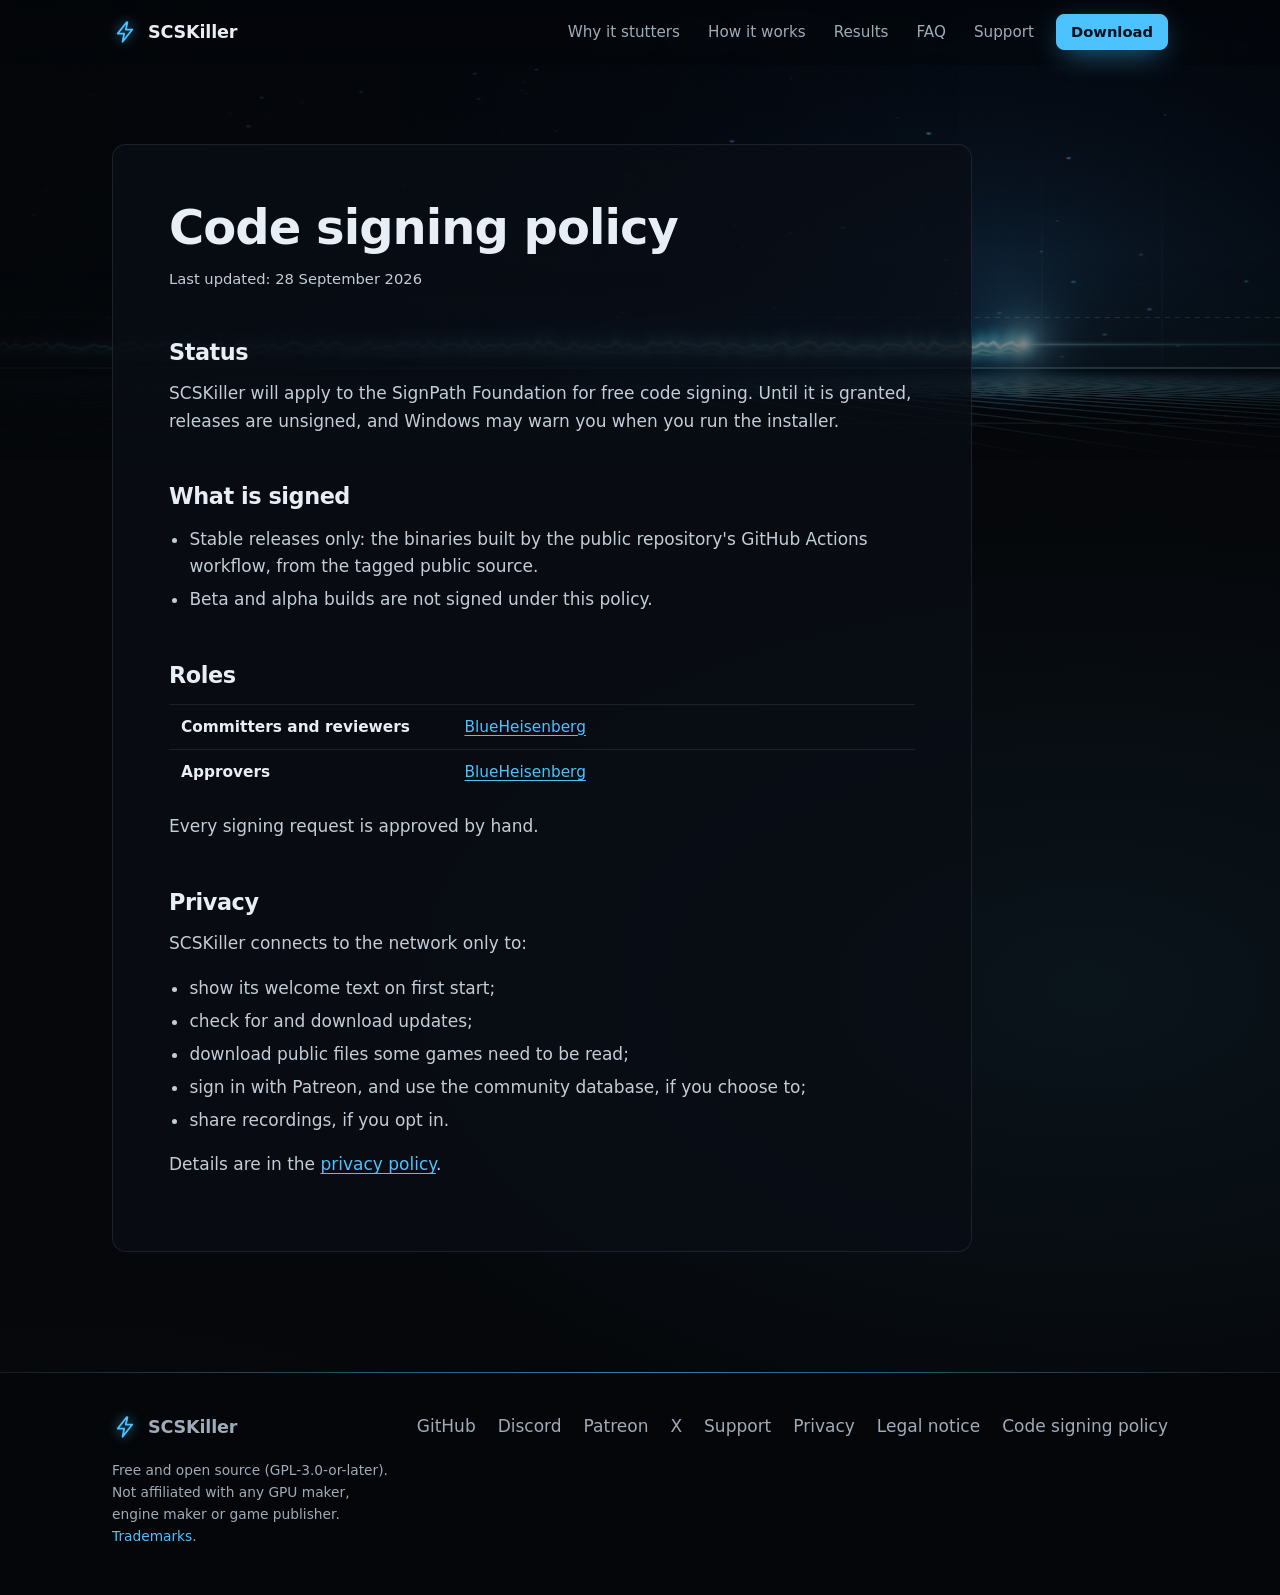
==== code-signing-policy/index.html @ abdb7e26 "scskiller.com" ====
<!doctype html>
<html lang="en">
<head>
<meta charset="utf-8">
<meta name="viewport" content="width=device-width, initial-scale=1">
<title>Code signing policy · SCSKiller</title>
<meta name="description" content="How SCSKiller release binaries are built and signed.">
<meta name="theme-color" content="#05070a">
<meta name="color-scheme" content="dark">
<link rel="canonical" href="https://scskiller.com/code-signing-policy/">
<link rel="icon" href="/assets/favicon.svg" type="image/svg+xml">
<link rel="stylesheet" href="/assets/site.css">
<script>document.documentElement.classList.add('js')</script>
<script src="/assets/bg.js" defer></script>
<script src="/assets/site.js" defer></script>
</head>
<body>
<a class="skip" href="#main">Skip to content</a>

<header class="site-header">
  <div class="wrap">
    <a class="brand" href="/"><svg viewBox="0 0 32 32" aria-hidden="true"><path d="M18 4 7 18h8l-2 10 12-15h-8l2-9z" fill="none" stroke="#4cc2ff" stroke-width="2.2" stroke-linejoin="round"/></svg>SCSKiller</a>
    <nav class="nav" aria-label="Main">
      <a href="/#why">Why it stutters</a>
      <a href="/#how">How it works</a>
      <a href="/#results">Results</a>
      <a href="/#faq">FAQ</a>
      <a class="keep" href="/support/">Support</a>
      <a class="btn btn-primary" href="/#download">Download</a>
    </nav>
  </div>
</header>

<main id="main" class="doc">
  <div class="band" aria-hidden="true"><canvas class="scene" data-variant="band"></canvas></div>
  <div class="wrap">
    <article class="panel">
      <h1>Code signing policy</h1>
      <p class="updated">Last updated: 28 September 2026</p>

      <h2 id="status">Status</h2>
      <!-- APPLIED: once the application is sent, say "has applied ... It hasn't been granted yet."
      SIGNED: when the certificate is issued, replace the next paragraph with:
      <p>Free code signing provided by <a href="https://about.signpath.io/">SignPath.io</a>, certificate by <a href="https://signpath.org/">SignPath Foundation</a>.</p> -->
      <p>SCSKiller will apply to the SignPath Foundation for free code signing. Until it is granted, releases are unsigned, and Windows may warn you when you run the installer.</p>

      <h2 id="scope">What is signed</h2>
      <ul>
        <li>Stable releases only: the binaries built by the public repository's GitHub Actions workflow, from the tagged public source.</li>
        <li>Beta and alpha builds are not signed under this policy.</li>
      </ul>

      <h2 id="roles">Roles</h2>
      <table>
        <tr><th scope="row">Committers and reviewers</th><td><a href="https://github.com/BlueHeisenberg">BlueHeisenberg</a></td></tr>
        <tr><th scope="row">Approvers</th><td><a href="https://github.com/BlueHeisenberg">BlueHeisenberg</a></td></tr>
      </table>
      <p>Every signing request is approved by hand.</p>

      <h2 id="privacy">Privacy</h2>
      <p>SCSKiller connects to the network only to:</p>
      <ul>
        <li>show its welcome text on first start;</li>
        <li>check for and download updates;</li>
        <li>download public files some games need to be read;</li>
        <li>sign in with Patreon, and use the community database, if you choose to;</li>
        <li>share recordings, if you opt in.</li>
      </ul>
      <p>Details are in the <a href="/privacy/">privacy policy</a>.</p>
    </article>
  </div>
</main>

<footer class="site-footer">
  <div class="wrap">
    <div>
      <a class="brand" href="/"><svg viewBox="0 0 32 32" aria-hidden="true"><path d="M18 4 7 18h8l-2 10 12-15h-8l2-9z" fill="none" stroke="#4cc2ff" stroke-width="2.2" stroke-linejoin="round"/></svg>SCSKiller</a>
      <p class="note">Free and open source (GPL-3.0-or-later). Not affiliated with any GPU maker, engine maker or game publisher. <a href="/legal/#trademarks">Trademarks</a>.</p>
    </div>
    <nav aria-label="Footer">
      <ul>
        <li><a href="https://github.com/BlueHeisenberg/SCSKiller">GitHub</a></li>
        <li><a href="https://discord.gg/st7C4yCTcN">Discord</a></li>
        <li><a href="https://www.patreon.com/SCSKiller">Patreon</a></li>
        <li><a href="https://x.com/SCSKiller">X</a></li>
        <li><a href="/support/">Support</a></li>
        <li><a href="/privacy/">Privacy</a></li>
        <li><a href="/legal/">Legal notice</a></li>
        <li><a href="/code-signing-policy/" aria-current="page">Code signing policy</a></li>
      </ul>
    </nav>
  </div>
</footer>
</body>
</html>
---- assets/site.css ----
/* SCSKiller site. System fonts only, no external requests. Animations always run. */
:root {
  --bg: #05070a;
  --panel: rgba(10, 14, 21, 0.78);
  --panel-solid: #0b1017;
  --line: rgba(160, 190, 220, 0.12);
  --line-strong: rgba(160, 190, 220, 0.22);
  --text: #e8eef5;
  --muted: #9eabb9;
  --soft: #c3cdd8;
  --cyan: #4cc2ff;
  --cyan-hi: #8fdcff;
  --amber: #ffb454;
  --red: #ff5a4e;
  --radius: 14px;
  --wrap: 1120px;
  --gutter: clamp(16px, 4vw, 32px);
  --ease: cubic-bezier(0.2, 0.7, 0.2, 1);
  --sans: "Segoe UI Variable Text", "Segoe UI", system-ui, -apple-system, Roboto, "Helvetica Neue", Arial, sans-serif;
  --display: "Segoe UI Variable Display", "Segoe UI", system-ui, -apple-system, Roboto, "Helvetica Neue", Arial, sans-serif;
  --mono: ui-monospace, "Cascadia Mono", "Cascadia Code", "SF Mono", Menlo, Consolas, monospace;
  color-scheme: dark;
}

*, *::before, *::after { box-sizing: border-box; }
html { -webkit-text-size-adjust: 100%; scroll-behavior: smooth; scroll-padding-top: 80px; }
body {
  margin: 0;
  color: var(--text);
  font: 400 1.0625rem/1.6 var(--sans);
  overflow-x: hidden;
  background:
    radial-gradient(1200px 700px at 85% 110vh, rgba(76, 194, 255, 0.07), transparent 70%),
    radial-gradient(900px 600px at 5% 190vh, rgba(255, 122, 89, 0.05), transparent 70%),
    radial-gradient(1000px 700px at 90% 300vh, rgba(76, 194, 255, 0.06), transparent 70%),
    var(--bg);
}
img { max-width: 100%; height: auto; display: block; }
a { color: var(--cyan); text-underline-offset: 3px; }
a:hover { color: var(--cyan-hi); }
:focus-visible { outline: 2px solid var(--cyan); outline-offset: 3px; border-radius: 4px; }
code, .mono { font-family: var(--mono); font-size: 0.92em; }

.skip {
  position: absolute; left: 12px; top: -60px; z-index: 100;
  background: var(--cyan); color: #001018; padding: 10px 14px; border-radius: 8px; font-weight: 600;
}
.skip:focus { top: 12px; }

/* ---------- layout ---------- */
.wrap { width: 100%; max-width: var(--wrap); margin: 0 auto; padding: 0 var(--gutter); }
section { padding: clamp(56px, 8vw, 104px) 0; position: relative; }
.panel {
  position: relative;
  background: var(--panel);
  border: 1px solid var(--line);
  border-radius: var(--radius);
  transition: border-color 0.3s, transform 0.5s var(--ease), box-shadow 0.4s;
}
/* spotlight that follows the pointer (site.js sets --mx/--my) */
.panel::after {
  content: ""; position: absolute; inset: -1px; border-radius: inherit; pointer-events: none; opacity: 0; transition: opacity 0.35s;
  background: radial-gradient(420px circle at var(--mx, 50%) var(--my, 50%), rgba(76, 194, 255, 0.10), transparent 45%);
}
.panel:hover::after { opacity: 1; }
.panel:hover { border-color: rgba(76, 194, 255, 0.28); box-shadow: 0 18px 50px -28px rgba(76, 194, 255, 0.45); }
h1, h2, h3 { font-family: var(--display); line-height: 1.12; margin: 0; letter-spacing: -0.02em; }
h2 { font-size: clamp(1.75rem, 3.6vw, 2.6rem); font-weight: 700; text-wrap: balance; }
h3 { font-size: 1.15rem; font-weight: 650; letter-spacing: -0.01em; }
p { margin: 0 0 1em; }
.eyebrow {
  display: inline-flex; align-items: center; gap: 10px; font: 600 0.78rem/1 var(--mono); letter-spacing: 0.14em; text-transform: uppercase;
  color: var(--cyan); margin-bottom: 16px;
}
.eyebrow::before { content: ""; width: 18px; height: 2px; background: currentColor; box-shadow: 0 0 10px currentColor; }
.hero-copy .eyebrow::before { display: none; }
.eyebrow .dot { width: 8px; height: 8px; border-radius: 50%; background: var(--cyan); box-shadow: 0 0 12px var(--cyan); animation: blink 1.6s ease-in-out infinite; }
@keyframes blink { 50% { opacity: 0.25; } }
.lede { color: var(--muted); font-size: 1.12rem; max-width: 60ch; }

/* ---------- header: over the hero, solid once you scroll ---------- */
.site-header {
  position: fixed; top: 0; left: 0; right: 0; z-index: 10;
  background: rgba(5, 7, 10, 0.35);
  border-bottom: 1px solid transparent;
  -webkit-backdrop-filter: blur(8px); backdrop-filter: blur(8px);
  transition: background 0.3s, border-color 0.3s;
}
.site-header.solid { background: rgba(5, 7, 10, 0.82); border-bottom-color: var(--line); }
.site-header .wrap { display: flex; align-items: center; gap: 20px; height: 64px; }
body { padding-top: 0; }
main { display: block; }
.brand { display: inline-flex; align-items: center; gap: 10px; color: var(--text); text-decoration: none; font-weight: 700; letter-spacing: -0.01em; font-size: 1.1rem; }
.brand:hover { color: var(--text); }
.brand svg { width: 26px; height: 26px; flex: none; filter: drop-shadow(0 0 6px rgba(76, 194, 255, 0.7)); transition: transform 0.4s var(--ease); }
.brand:hover svg { transform: rotate(-12deg) scale(1.12); }
.nav { margin-left: auto; display: flex; align-items: center; gap: 4px; }
.nav a { color: var(--muted); text-decoration: none; padding: 8px 12px; border-radius: 8px; font-size: 0.95rem; position: relative; transition: color 0.2s; }
.nav a:not(.btn)::after {
  content: ""; position: absolute; left: 12px; right: 12px; bottom: 3px; height: 2px; border-radius: 2px;
  background: var(--cyan); box-shadow: 0 0 8px var(--cyan); transform: scaleX(0); transition: transform 0.3s var(--ease);
}
.nav a:hover, .nav a[aria-current="page"] { color: var(--text); }
.nav a:hover::after, .nav a[aria-current="page"]::after { transform: scaleX(1); }
.nav .btn { margin-left: 6px; }
.nav a.btn-primary, .nav a.btn-primary:hover { color: #00131d; }
@media (max-width: 860px) { .nav a:not(.btn):not(.keep) { display: none; } }

/* ---------- buttons ---------- */
.btn {
  position: relative; overflow: hidden;
  display: inline-flex; align-items: center; justify-content: center; gap: 8px;
  padding: 12px 20px; border-radius: 10px; border: 1px solid var(--line-strong);
  font: 600 0.98rem/1.2 var(--sans); text-decoration: none; color: var(--text);
  background: rgba(255, 255, 255, 0.04);
  transition: background 0.2s, border-color 0.2s, transform 0.2s var(--ease), box-shadow 0.3s;
}
.btn:hover { color: var(--text); background: rgba(255, 255, 255, 0.08); border-color: rgba(160, 190, 220, 0.4); transform: translateY(-2px); }
.btn:active { transform: translateY(0) scale(0.98); }
.btn-primary { background: var(--cyan); border-color: var(--cyan); color: #00131d; box-shadow: 0 0 0 0 rgba(76, 194, 255, 0.5), 0 8px 30px -8px rgba(76, 194, 255, 0.7); }
.btn-primary:hover { background: #7fd4ff; border-color: #7fd4ff; color: #00131d; box-shadow: 0 0 0 4px rgba(76, 194, 255, 0.18), 0 10px 40px -6px rgba(76, 194, 255, 0.9); }
.btn small { font: 600 0.68rem/1 var(--mono); letter-spacing: 0.08em; text-transform: uppercase; opacity: 0.7; padding: 4px 6px; border-radius: 5px; background: rgba(0, 19, 29, 0.14); }
/* a light sweep that crosses the primary buttons every few seconds, and on hover */
.btn-primary::before {
  content: ""; position: absolute; top: 0; bottom: 0; width: 40%; left: -60%;
  background: linear-gradient(100deg, transparent, rgba(255, 255, 255, 0.65), transparent);
  transform: skewX(-18deg); pointer-events: none;
}
.btn-shine::before { animation: shine 4.5s var(--ease) infinite 1.5s; }
.btn-primary:hover::before { animation: shine 0.8s var(--ease); }
@keyframes shine { 0% { left: -60%; } 30%, 100% { left: 130%; } }
.nav .btn { padding: 8px 14px; font-size: 0.92rem; }
.btn[aria-disabled="true"] { cursor: default; opacity: 0.8; }
.btn[aria-disabled="true"]:hover { transform: none; }

/* ---------- hero: the scene owns the first screen ---------- */
.hero { height: 100vh; height: 100svh; min-height: 640px; padding: 0; display: flex; align-items: center; overflow: hidden; isolation: isolate; position: relative; }
.hero:not(.sub)::after {   /* the scene sinks on scroll (parallax); keep the melt into the page at the hero's edge */
  content: ""; position: absolute; left: 0; right: 0; bottom: 0; height: 140px; z-index: 0; pointer-events: none;
  background: linear-gradient(transparent, var(--bg));
}
.stage { position: absolute; inset: 0; z-index: -1; }
.stage canvas { width: 100%; height: 100%; display: block; }
.stage::after {   /* melt the bottom of the scene into the page */
  content: ""; position: absolute; left: 0; right: 0; bottom: 0; height: 90px; pointer-events: none;
  background: linear-gradient(transparent, var(--bg));
}
.hero::before {   /* keeps the copy readable over the graph */
  content: ""; position: absolute; inset: 0; z-index: 0; pointer-events: none;
  background: radial-gradient(ellipse 62% 70% at 24% 46%, rgba(5, 7, 10, 0.88) 0%, rgba(5, 7, 10, 0.6) 48%, transparent 78%);
}
.hero-copy { position: relative; z-index: 1; padding-top: 64px; padding-bottom: 17vh; }
.hero h1 {
  font-size: clamp(2.6rem, 7.4vw, 5.8rem); font-weight: 800; letter-spacing: -0.04em; line-height: 1.02; max-width: 12.5ch;
  text-shadow: 0 0 24px #05070a, 0 0 8px #05070a;
}
.hero h1 .hl {
  background: linear-gradient(92deg, #ffb454 0%, #ff7a59 22%, #4cc2ff 55%, #b8ecff 70%, #4cc2ff 85%);
  background-size: 220% 100%;
  -webkit-background-clip: text; background-clip: text; color: transparent; text-shadow: none;
  filter: drop-shadow(0 0 22px rgba(76, 194, 255, 0.28));
  animation: hl-flow 7s ease-in-out infinite alternate;
}
@keyframes hl-flow { from { background-position: 0% 0; } to { background-position: 100% 0; } }
/* "stutter" jolts with an RGB split whenever the graph hitches */
.jolt { position: relative; display: inline-block; }
.jolt.hit { animation: jolt 0.24s steps(3) 1; }
.jolt.hit::before, .jolt.hit::after {
  content: attr(data-text); position: absolute; left: 0; top: 0; pointer-events: none; text-shadow: none;
}
.jolt.hit::before { color: rgba(255, 90, 78, 0.85); transform: translate(-4px, 1px); mix-blend-mode: screen; clip-path: inset(0 0 55% 0); }
.jolt.hit::after { color: rgba(76, 194, 255, 0.85); transform: translate(4px, -1px); mix-blend-mode: screen; clip-path: inset(45% 0 0 0); }
@keyframes jolt { 0% { transform: translate(0, 0); } 33% { transform: translate(-3px, 2px) skewX(-6deg); } 66% { transform: translate(3px, -1px); } 100% { transform: none; } }
.hero .lede { margin: 26px 0 34px; font-size: clamp(1.08rem, 1.5vw, 1.24rem); max-width: 50ch; color: #bfcad6; text-shadow: 0 0 16px #05070a, 0 0 4px #05070a; }
.cta { display: flex; flex-wrap: wrap; gap: 12px; }
.hero .btn { padding: 14px 24px; font-size: 1.02rem; }
.chips { list-style: none; padding: 0; margin: 30px 0 0; display: flex; flex-wrap: wrap; gap: 8px; }
.chips li {
  font: 500 0.82rem/1 var(--mono); color: var(--muted); padding: 8px 11px;
  border: 1px solid var(--line); border-radius: 999px; background: rgba(5, 7, 10, 0.72);
}
.hero-copy > * { animation: rise 0.9s var(--ease) both; }
.hero-copy > :nth-child(2) { animation-delay: 0.08s; }
.hero-copy > :nth-child(3) { animation-delay: 0.18s; }
.hero-copy > :nth-child(4) { animation-delay: 0.28s; }
.hero-copy > :nth-child(5) { animation-delay: 0.38s; }
@keyframes rise { from { opacity: 0; transform: translateY(24px); filter: blur(6px); } }

.ms-label {   /* the dashed 20 ms line in the scene: a frame above it is a hitch */
  position: absolute; left: var(--gutter); bottom: calc(17% + 0.2 * 50%); z-index: 1;
  font: 500 11px/1 var(--mono); letter-spacing: 0.06em; color: rgba(170, 195, 220, 0.55);
  transform: translateY(50%); background: rgba(5, 7, 10, 0.8); padding: 2px 6px; border-radius: 4px;
}
@media (max-width: 760px) { .ms-label { display: none; } }

/* the in-game overlay card, right of the copy; under it on narrow screens. bg.js fills it. */
.hero-grid { display: grid; grid-template-columns: minmax(0, 1fr) minmax(250px, 340px); gap: clamp(24px, 5vw, 72px); align-items: start; }
.hero-grid > * { animation: none; }
.hero-text > * { animation: rise 0.9s var(--ease) both; }
.hero-text > :nth-child(2) { animation-delay: 0.08s; }
.hero-text > :nth-child(3) { animation-delay: 0.18s; }
.hero-text > :nth-child(4) { animation-delay: 0.28s; }
.hero-text > :nth-child(5) { animation-delay: 0.38s; }
.overlay {
  --st: var(--amber);
  margin-top: 6px; padding: 14px 16px 12px; border-radius: 10px;
  font-family: var(--mono); color: #d9e6f2;
  background: linear-gradient(180deg, rgba(6, 10, 16, 0.78), rgba(6, 10, 16, 0.6));
  border: 1px solid rgba(255, 180, 84, 0.28);
  box-shadow: 0 0 0 1px rgba(0, 0, 0, 0.4), 0 0 40px -12px color-mix(in srgb, var(--st) 60%, transparent), inset 0 0 30px -18px var(--st);
  -webkit-backdrop-filter: blur(4px); backdrop-filter: blur(4px);
  text-shadow: 0 0 8px rgba(0, 0, 0, 0.9);
  transition: border-color 0.6s, box-shadow 0.6s;
  animation: ov-in 0.9s var(--ease) 0.2s both;
  position: relative; overflow: hidden;
}
.overlay::before {   /* faint CRT scanlines */
  content: ""; position: absolute; inset: 0; pointer-events: none; opacity: 0.35;
  background: repeating-linear-gradient(180deg, rgba(255, 255, 255, 0.03) 0 1px, transparent 1px 3px);
}
@keyframes ov-in { from { opacity: 0; transform: translateY(12px) scale(0.98); } }
.overlay.on { --st: var(--cyan); border-color: rgba(76, 194, 255, 0.4); }
.ov-top { display: flex; align-items: center; gap: 8px; font-size: 0.72rem; letter-spacing: 0.12em; text-transform: uppercase; }
.ov-top b { color: var(--st); font-weight: 700; text-shadow: 0 0 10px var(--st); transition: color 0.4s; }
.ov-dot { width: 8px; height: 8px; border-radius: 50%; background: var(--st); box-shadow: 0 0 10px var(--st); animation: blink 1s steps(2, jump-none) infinite; }
.overlay.on .ov-dot { animation: none; }
.ov-api { margin-left: auto; color: rgba(190, 210, 230, 0.55); padding: 2px 6px; border: 1px solid rgba(190, 210, 230, 0.2); border-radius: 4px; }
.ov-fps { display: flex; align-items: baseline; gap: 8px; margin: 10px 0 8px; }
.ov-fps span {
  font: 800 clamp(2.8rem, 4.6vw, 3.6rem)/0.95 var(--mono); letter-spacing: -0.05em; font-variant-numeric: tabular-nums;
  color: #a6ff7a; text-shadow: 0 0 18px rgba(140, 255, 110, 0.55); transition: color 0.15s, text-shadow 0.15s;
}
.ov-fps small { font-size: 0.82rem; font-weight: 700; color: rgba(190, 210, 230, 0.7); letter-spacing: 0.1em; }
.overlay[data-grade="warn"] .ov-fps span { color: var(--amber); text-shadow: 0 0 18px rgba(255, 180, 84, 0.6); }
.overlay[data-grade="bad"] .ov-fps span { color: var(--red); text-shadow: 0 0 22px rgba(255, 90, 78, 0.8); }
.ov-rows { margin: 0; display: grid; gap: 3px; font-size: 0.8rem; }
.ov-rows > div { display: flex; justify-content: space-between; gap: 12px; padding: 3px 0; border-top: 1px solid rgba(190, 210, 230, 0.07); }
.ov-rows dt { color: rgba(190, 210, 230, 0.62); text-transform: uppercase; letter-spacing: 0.08em; font-size: 0.72rem; align-self: center; }
.ov-rows dd { margin: 0; font-weight: 700; font-variant-numeric: tabular-nums; }
.overlay[data-low="bad"] .ov-low dd { color: var(--red); }
.overlay[data-low="warn"] .ov-low dd { color: var(--amber); }
.overlay[data-low="good"] .ov-low dd { color: #a6ff7a; }
.ov-hitch dd { color: var(--amber); }
.overlay.on .ov-hitch dd { color: var(--cyan); }
.ov-cache dd { color: var(--st); text-transform: uppercase; letter-spacing: 0.1em; }
.ov-graph { display: block; width: 100%; height: 54px; margin: 10px 0 6px; border-radius: 4px; background: rgba(0, 0, 0, 0.35); border: 1px solid rgba(190, 210, 230, 0.08); }
.ov-note { margin: 4px 0 0; font-size: 0.66rem; letter-spacing: 0.04em; color: rgba(190, 210, 230, 0.45); }
/* narrower: the card goes under the copy, so the headline stays at the top */
@media (max-width: 899px) {
  .hero { height: auto; min-height: 100vh; min-height: 100svh; }
  .hero-grid { grid-template-columns: 1fr; }
  .hero-copy { padding-bottom: 12vh; }
  .overlay { max-width: 360px; margin-top: 0; }
}
@media (max-width: 560px) {
  .overlay { display: grid; grid-template-columns: auto 1fr; grid-template-areas: "top top" "fps rows" "graph graph" "note note"; column-gap: 16px; padding: 12px 14px 10px; max-width: none; }
  .ov-top { grid-area: top; } .ov-fps { grid-area: fps; flex-direction: column; gap: 2px; margin: 8px 0 0; }
  .ov-rows { grid-area: rows; margin-top: 8px; } .ov-graph { grid-area: graph; height: 40px; } .ov-note { grid-area: note; }
  .ov-rows > div:nth-child(3), .ov-rows > .ov-cache { display: none; }
  .ov-fps span { font-size: 2.6rem; }
}

.scroll-cue { position: absolute; left: 50%; bottom: 22px; z-index: 1; width: 26px; height: 42px; margin-left: -13px; border: 2px solid rgba(160, 190, 220, 0.35); border-radius: 14px; }
.scroll-cue span { position: absolute; left: 50%; top: 8px; width: 4px; height: 8px; margin-left: -2px; border-radius: 2px; background: var(--cyan); box-shadow: 0 0 8px var(--cyan); animation: cue 1.8s var(--ease) infinite; }
@keyframes cue { 0% { transform: translateY(0); opacity: 0; } 30% { opacity: 1; } 100% { transform: translateY(16px); opacity: 0; } }
@media (max-width: 1080px) { .scroll-cue { display: none; } }

/* ---------- below the hero: built around the app itself ---------- */
.sec { padding: clamp(64px, 8vw, 112px) 0; }
.sec-head { display: grid; grid-template-columns: minmax(0, 5fr) minmax(0, 6fr); gap: 20px clamp(32px, 6vw, 96px); align-items: end; margin-bottom: clamp(36px, 5vw, 60px); }
.sec-head h2 { max-width: 15ch; }
.sec-head .lead:last-child { margin-bottom: 0; }
.kicker { display: flex; align-items: center; gap: 12px; margin-bottom: 18px; font: 600 0.74rem/1 var(--mono); letter-spacing: 0.16em; text-transform: uppercase; color: var(--cyan); }
.kicker::before { content: ""; width: 26px; height: 2px; border-radius: 2px; background: linear-gradient(90deg, var(--amber), var(--cyan)); box-shadow: 0 0 10px rgba(76, 194, 255, 0.6); }
.lead { font-size: 1.15rem; line-height: 1.65; color: var(--soft); max-width: 52ch; margin: 0 0 0.9em; }
.lead.strong { color: var(--text); font-weight: 600; }
.fine { font-size: 0.88rem; color: var(--muted); margin: 22px 0 0; }
.fine.center { text-align: center; margin-top: clamp(40px, 5vw, 64px); }
.more { font-weight: 600; text-decoration: none; white-space: nowrap; }
@media (max-width: 860px) { .sec-head { grid-template-columns: 1fr; align-items: start; } }

/* shared chart language: legend swatches and a plot surface */
.lg-amber, .lg-cyan, .lg-thr { display: inline-flex; align-items: center; gap: 8px; font: 500 0.8rem/1 var(--mono); color: var(--soft); }
.lg-amber::before, .lg-cyan::before { content: ""; width: 10px; height: 10px; border-radius: 2px; }
.lg-amber::before { background: var(--amber); box-shadow: 0 0 10px rgba(255, 180, 84, 0.6); }
.lg-cyan::before { background: var(--cyan); box-shadow: 0 0 10px rgba(76, 194, 255, 0.6); }
.lg-thr { color: var(--muted); }
.lg-thr::before { content: ""; width: 18px; border-top: 1px dashed rgba(255, 138, 122, 0.8); }
.ftchart, .rchart {
  margin: 0; position: relative; border-radius: 16px; padding: clamp(20px, 3vw, 36px);
  background:
    radial-gradient(120% 90% at 100% 0%, rgba(76, 194, 255, 0.07), transparent 55%),
    radial-gradient(90% 80% at 0% 100%, rgba(255, 180, 84, 0.05), transparent 60%),
    linear-gradient(180deg, #0b1119, #080c12);
  border: 1px solid var(--line);
  box-shadow: inset 0 1px 0 rgba(255, 255, 255, 0.05), 0 40px 80px -40px rgba(0, 0, 0, 0.9);
}
.ftchart figcaption, .rchart figcaption { margin-top: 22px; font-size: 0.86rem; color: var(--muted); }

/* why: two lanes of frame-time bars sharing one time axis (the hero overlay's idiom) */
.ft-legend { display: flex; flex-wrap: wrap; gap: 12px 26px; margin-bottom: 26px; }
.lanes { display: grid; gap: 26px; }
.lane { display: grid; grid-template-columns: 9.5rem minmax(0, 1fr); gap: 20px; align-items: end; }
.lane-name { font: 600 0.78rem/1.3 var(--mono); letter-spacing: 0.1em; text-transform: uppercase; padding-bottom: 6px; }
.cold .lane-name { color: var(--amber); }
.warm .lane-name { color: var(--cyan); }
.plot { position: relative; display: flex; height: 132px; border-bottom: 1px solid var(--line-strong);
  background: repeating-linear-gradient(0deg, transparent 0 32px, rgba(160, 190, 220, 0.05) 32px 33px); }
.pre { flex: 0 0 20%; position: relative; border-right: 1px dashed rgba(160, 190, 220, 0.45); }
.warm .pre {
  background: repeating-linear-gradient(135deg, rgba(76, 194, 255, 0.22) 0 2px, transparent 2px 8px), linear-gradient(180deg, transparent 30%, rgba(76, 194, 255, 0.14));
  border-left: 1px solid rgba(76, 194, 255, 0.5); border-top: 1px solid rgba(76, 194, 255, 0.5);
}
.pre span { position: absolute; left: 10px; bottom: 10px; padding: 3px 6px; border-radius: 4px; background: rgba(5, 7, 10, 0.85); font: 600 0.74rem/1.3 var(--mono); color: var(--cyan-hi); text-shadow: 0 0 10px #05070a, 0 0 4px #05070a; }
.bars { flex: 1; display: flex; align-items: flex-end; gap: 2px; padding-left: 6px; }
.bars i { flex: 1; position: relative; height: var(--h); min-height: 2px; border-radius: 1px 1px 0 0; }
.cold .bars i { background: rgba(255, 180, 84, 0.42); }
.warm .bars i { background: rgba(76, 194, 255, 0.55); }
.cold .bars i.hi { background: linear-gradient(180deg, #ffd08a, var(--amber) 40%, #ff7a59); box-shadow: 0 0 14px rgba(255, 150, 80, 0.75); }
.bars b { position: absolute; bottom: calc(100% + 8px); left: 50%; transform: translateX(-50%); font: 600 0.74rem/1 var(--mono); color: var(--amber); white-space: nowrap; }
.thr { position: absolute; left: 0; right: 0; bottom: calc(20 / 70 * 100%); border-top: 1px dashed rgba(255, 138, 122, 0.7); pointer-events: none; }
.thr b { position: absolute; right: 0; bottom: 4px; font: 500 0.7rem/1 var(--mono); color: rgba(255, 170, 150, 0.9); background: #0a0f16; padding: 2px 5px; border-radius: 3px; }
.t-axis { display: grid; grid-template-columns: 9.5rem minmax(0, 1fr); gap: 20px; margin-top: -14px; font: 500 0.74rem/1 var(--mono); color: var(--muted); }
.t-axis::before { content: ""; }
.t-launch { grid-column: 2; grid-row: 1; position: relative; padding-left: calc(20% - 4.2em); }
.t-time { grid-column: 2; grid-row: 1; justify-self: end; }
.t-time::after { content: " →"; }
/* scene-style entrance: bars grow from the axis */
.js .ftchart .bars i { transform: scaleY(0); transform-origin: bottom; transition: transform 0.6s var(--ease); }
.js .ftchart.in .bars i { transform: none; }
.js .ftchart.in .bars i:nth-child(3n) { transition-delay: 0.05s; }
.js .ftchart.in .bars i:nth-child(3n + 1) { transition-delay: 0.12s; }
.js .ftchart.in .bars i.hi { transition-delay: 0.35s; }
@media (max-width: 700px) {
  .lane, .t-axis { grid-template-columns: 1fr; gap: 10px; }
  .t-axis { margin-top: 2px; }
  .t-axis::before { display: none; }
  .t-launch, .t-time { grid-column: 1; }
  .t-launch { padding-left: calc(20% - 3.4em); }
  .plot { height: 110px; }
  .bars { gap: 1px; padding-left: 3px; }
  .pre span { left: 6px; bottom: 8px; font-size: 0.66rem; }
}

/* how: the real app, framed as Windows 11 windows, alternating with the text */
.showcase { overflow-x: hidden; overflow-x: clip; background:
  radial-gradient(900px 520px at 72% 22%, rgba(76, 194, 255, 0.10), transparent 70%),
  radial-gradient(800px 520px at 22% 55%, rgba(76, 194, 255, 0.08), transparent 70%),
  radial-gradient(800px 520px at 72% 86%, rgba(76, 194, 255, 0.09), transparent 70%),
  linear-gradient(180deg, transparent, rgba(12, 18, 27, 0.7) 12%, rgba(12, 18, 27, 0.7) 88%, transparent); }
.showcase .wrap { max-width: 1360px; }
.showcase .sec-head { grid-template-columns: 1fr; }
.feature { display: grid; grid-template-columns: minmax(0, 4fr) minmax(0, 8.5fr); gap: clamp(32px, 5vw, 80px); align-items: center; }
.feature + .feature { margin-top: clamp(64px, 9vw, 128px); }
.feature.flip { grid-template-columns: minmax(0, 8.5fr) minmax(0, 4fr); }
.feature.flip .feature-text { order: 2; }
.step { display: block; font: 700 0.9rem/1 var(--mono); letter-spacing: 0.1em; color: var(--cyan); margin-bottom: 14px; }
.step::after { content: " / 03"; color: rgba(160, 190, 220, 0.4); }
.feature h3 { font-size: clamp(1.8rem, 3vw, 2.4rem); font-weight: 700; letter-spacing: -0.025em; margin-bottom: 14px; }
.feature .lead { margin-bottom: 22px; }
.spec { list-style: none; margin: 0; padding: 18px 0 0; border-top: 1px solid var(--line); display: grid; gap: 10px; }
.spec li { position: relative; padding-left: 22px; color: var(--muted); font-size: 0.97rem; line-height: 1.5; }
.spec li::before { content: ""; position: absolute; left: 2px; top: 0.62em; width: 10px; height: 2px; border-radius: 2px; background: var(--cyan); box-shadow: 0 0 8px var(--cyan); }
.spec em { font-style: normal; color: var(--soft); }
.feature .aside { margin: 22px 0 0; padding: 14px 16px; border-left: 2px solid var(--amber); background: linear-gradient(90deg, rgba(255, 180, 84, 0.08), transparent); color: var(--soft); font-size: 0.94rem; border-radius: 0 8px 8px 0; }

.window { position: relative; margin: 0; border-radius: 9px; isolation: isolate; }
.window img { width: 100%; border-radius: 9px; }
.window::before {   /* glow the window sits in */
  content: ""; position: absolute; inset: -12% -8%; z-index: -1; pointer-events: none;
  background: radial-gradient(closest-side, rgba(76, 194, 255, 0.22), rgba(76, 194, 255, 0.06) 55%, transparent);
  filter: blur(8px);
}
.window::after {   /* hairline edge + the lit top edge of a Windows 11 window */
  content: ""; position: absolute; inset: 0; border-radius: inherit; pointer-events: none;
  box-shadow: inset 0 0 0 1px rgba(255, 255, 255, 0.10), inset 0 1px 0 rgba(255, 255, 255, 0.16);
}
.feature .window, .dl-stack .window {
  box-shadow: 0 0 0 1px rgba(0, 0, 0, 0.7), 0 2px 6px rgba(0, 0, 0, 0.4), 0 40px 90px -30px rgba(0, 0, 0, 0.95), 0 30px 120px -50px rgba(76, 194, 255, 0.55);
}
.caps { position: absolute; top: 0; right: 0; width: 10.9%; height: auto; fill: none; stroke: rgba(235, 240, 245, 0.85); stroke-width: 1.1; }
.feature .window { transform: perspective(2200px) rotateY(-7deg) rotateX(2deg); transition: transform 0.8s var(--ease); }
.feature.flip .window { transform: perspective(2200px) rotateY(7deg) rotateX(2deg); }
.feature:hover .window { transform: perspective(2200px) rotateY(0) rotateX(0); }
@media (max-width: 900px) {
  .feature, .feature.flip { grid-template-columns: 1fr; gap: 32px; }
  .feature.flip .feature-text { order: 0; }
  .feature .window, .feature.flip .window { transform: none; }
}

/* results: one comparison table per game */
.rt-grid { display: grid; grid-template-columns: repeat(2, minmax(0, 1fr)); gap: clamp(28px, 4vw, 48px); align-items: start; }
.rt-head { display: flex; flex-wrap: wrap; align-items: center; justify-content: space-between; gap: 8px 16px; margin-bottom: 10px; }
.rt-head h3 { font-size: 1.2rem; }
.rt-tag { font: 600 0.7rem/1 var(--mono); letter-spacing: 0.1em; text-transform: uppercase; color: var(--cyan); padding: 6px 9px; border-radius: 999px; background: rgba(76, 194, 255, 0.08); box-shadow: inset 0 0 0 1px rgba(76, 194, 255, 0.35); }
.rt-note { margin: 0 0 10px; font-size: 0.9rem; color: var(--muted); }
.rt-scroll { overflow-x: auto; border: 1px solid var(--line); border-radius: 12px; }
.rt table { width: 100%; border-collapse: collapse; font-size: 0.92rem; }
.rt th, .rt td { padding: 9px 14px; border-bottom: 1px solid var(--line); text-align: left; vertical-align: baseline; }
.rt tbody tr:last-child > * { border-bottom: 0; }
.rt thead th { padding-top: 12px; font: 600 0.72rem/1.3 var(--mono); letter-spacing: 0.1em; text-transform: uppercase; border-bottom-color: var(--line-strong); }
.rt thead .a { color: var(--amber); box-shadow: inset 0 2px 0 var(--amber); }
.rt thead .c { color: var(--cyan); box-shadow: inset 0 2px 0 var(--cyan); }
.rt td, .rt thead th:not(:first-child) { width: 30%; text-align: right; }
.rt tr > :last-child { background: rgba(76, 194, 255, 0.05); }
.rt tbody th { font-weight: 400; color: var(--muted); }
.rt td { font: 600 0.9rem/1.3 var(--mono); font-variant-numeric: tabular-nums; white-space: nowrap; color: var(--soft); }
.rt small { display: block; font: 400 0.76rem/1.3 var(--sans); color: var(--muted); }
.rt .grp th { padding: 14px 14px 6px; font: 600 0.7rem/1 var(--mono); letter-spacing: 0.12em; text-transform: uppercase; color: var(--muted); background: none; }
.rt .key th { color: var(--text); font-weight: 600; }
.rt .key td { font-size: 1.12rem; font-weight: 700; }
.rt .key td:nth-child(2) { color: var(--amber); }
.rt .key td:nth-child(3) { color: var(--cyan); }
@media (max-width: 860px) { .rt-grid { grid-template-columns: minmax(0, 1fr); } }
@media (max-width: 560px) { .rt th, .rt td { padding: 8px 10px; } .rt td, .rt thead th:not(:first-child) { width: 1%; } }

/* limits: fixes / can't fix, side by side */
.limits { display: grid; grid-template-columns: 1fr 1fr; position: relative; }
.lim { position: relative; padding: 30px clamp(22px, 4vw, 44px) 36px; }
.lim::before { content: ""; position: absolute; left: 0; right: 0; top: 0; height: 2px; }
.lim.yes { background: linear-gradient(180deg, rgba(76, 194, 255, 0.08), transparent 85%); }
.lim.no { background: linear-gradient(180deg, rgba(255, 110, 90, 0.07), transparent 85%); border-left: 1px solid var(--line); }
.lim.yes::before { background: linear-gradient(90deg, var(--cyan), rgba(76, 194, 255, 0.2)); box-shadow: 0 0 14px rgba(76, 194, 255, 0.7); }
.lim.no::before { background: linear-gradient(90deg, #ff8a7a, rgba(255, 138, 122, 0.2)); box-shadow: 0 0 14px rgba(255, 110, 90, 0.5); }
.lim h3 { display: flex; align-items: center; gap: 12px; font-size: 1.3rem; margin-bottom: 14px; }
.lim p { margin: 0; font-size: 1.2rem; line-height: 1.5; color: var(--text); max-width: 30ch; }
.lim .ic { display: grid; place-items: center; width: 30px; height: 30px; border-radius: 50%; }
.lim .ic svg { width: 16px; height: 16px; fill: none; stroke: currentColor; stroke-width: 2; stroke-linecap: round; stroke-linejoin: round; }
.lim.yes .ic { color: var(--cyan); background: rgba(76, 194, 255, 0.12); box-shadow: inset 0 0 0 1px rgba(76, 194, 255, 0.45); }
.lim.no .ic { color: #ff8a7a; background: rgba(255, 110, 90, 0.1); box-shadow: inset 0 0 0 1px rgba(255, 138, 122, 0.4); }
.lim-note { grid-column: 1 / -1; display: flex; align-items: baseline; flex-wrap: wrap; gap: 6px 12px; margin: 0; padding: 18px clamp(22px, 4vw, 44px); border-top: 1px solid var(--line); color: var(--soft); }
.lim-note .ic { font: 700 1.1rem/1 var(--mono); color: var(--amber); width: 30px; text-align: center; }
.lim-note strong { font: 600 0.76rem/1 var(--mono); letter-spacing: 0.1em; text-transform: uppercase; color: var(--amber); }
@media (max-width: 700px) {
  .limits { grid-template-columns: 1fr; }
  .lim.no { border-left: 0; }
}

/* FAQ: a disclosure list */
.faq-grid { display: grid; grid-template-columns: minmax(0, 4fr) minmax(0, 7fr); gap: 32px clamp(32px, 6vw, 96px); align-items: start; }
.faq-grid h2 { max-width: 10ch; }
.qa { border-top: 1px solid var(--line-strong); }
.qa details { position: relative; border-bottom: 1px solid var(--line); transition: background 0.3s; }
.qa details::before { content: ""; position: absolute; left: 0; top: -1px; bottom: -1px; width: 2px; background: var(--cyan); box-shadow: 0 0 12px var(--cyan); transform: scaleY(0); transition: transform 0.35s var(--ease); }
.qa details[open] { background: linear-gradient(90deg, rgba(76, 194, 255, 0.06), transparent 70%); }
.qa details[open]::before { transform: none; }
.qa summary { list-style: none; cursor: pointer; display: flex; align-items: center; justify-content: space-between; gap: 20px; padding: 22px 20px; font-weight: 600; font-size: 1.08rem; transition: color 0.2s; }
.qa summary::-webkit-details-marker { display: none; }
.qa summary::after {   /* a plus that turns into a minus */
  content: ""; flex: none; width: 28px; height: 28px; border-radius: 50%;
  background: linear-gradient(var(--cyan), var(--cyan)) center / 11px 2px no-repeat, linear-gradient(var(--cyan), var(--cyan)) center / 2px 11px no-repeat;
  box-shadow: inset 0 0 0 1px var(--line-strong); transition: box-shadow 0.25s, transform 0.35s var(--ease), background-size 0.35s var(--ease);
}
.qa summary:hover { color: var(--cyan-hi); }
.qa summary:hover::after { box-shadow: inset 0 0 0 1px rgba(76, 194, 255, 0.6); }
.qa details[open] summary::after { transform: rotate(180deg); background-size: 11px 2px, 2px 0; box-shadow: inset 0 0 0 1px rgba(76, 194, 255, 0.6); }
.qa details p { margin: -6px 0 0; padding: 0 64px 24px 20px; color: var(--muted); max-width: 64ch; }
.qa code { color: var(--soft); background: rgba(255, 255, 255, 0.06); padding: 1px 5px; border-radius: 4px; }
@media (max-width: 860px) { .faq-grid { grid-template-columns: 1fr; } }
@media (max-width: 560px) { .qa summary { padding: 18px 12px; font-size: 1rem; } .qa details p { padding: 0 12px 20px; } }

/* download: a lit stage with the app on it */
.dl { overflow: hidden; isolation: isolate; padding: clamp(96px, 12vw, 160px) 0; border-top: 1px solid var(--line);
  background: radial-gradient(60% 70% at 75% 55%, rgba(76, 194, 255, 0.16), transparent 70%), radial-gradient(50% 60% at 10% 100%, rgba(255, 150, 80, 0.07), transparent 70%), linear-gradient(180deg, #070b11, #05070a); }
.dl::before { content: ""; position: absolute; left: 0; right: 0; top: -1px; height: 1px; background: linear-gradient(90deg, transparent, rgba(76, 194, 255, 0.7), transparent); }
.dl-floor {   /* the hero's grid floor, quieter */
  position: absolute; left: -20%; right: -20%; bottom: -10%; height: 55%; z-index: -1; pointer-events: none;
  background: repeating-linear-gradient(90deg, rgba(76, 194, 255, 0.16) 0 1px, transparent 1px 64px), repeating-linear-gradient(0deg, rgba(76, 194, 255, 0.12) 0 1px, transparent 1px 48px);
  transform: perspective(600px) rotateX(62deg); transform-origin: bottom;
  -webkit-mask-image: linear-gradient(transparent, #000 60%); mask-image: linear-gradient(transparent, #000 60%); opacity: 0.55;
}
.dl-grid { display: grid; grid-template-columns: minmax(0, 5fr) minmax(0, 7fr); gap: 48px; align-items: center; }
.dl-icon { display: grid; place-items: center; width: 64px; height: 64px; border-radius: 16px; margin-bottom: 26px;
  background: linear-gradient(145deg, #12314a, #0a1622); box-shadow: inset 0 0 0 1px rgba(76, 194, 255, 0.45), 0 0 40px -6px rgba(76, 194, 255, 0.6); }
.dl-icon svg { width: 36px; height: 36px; fill: none; stroke: var(--cyan); stroke-width: 2.2; stroke-linejoin: round; filter: drop-shadow(0 0 6px rgba(76, 194, 255, 0.9)); }
.dl h2 { font-size: clamp(2.4rem, 5vw, 3.6rem); font-weight: 800; letter-spacing: -0.035em; max-width: none; }
.dl .lead { margin: 18px 0 32px; }
.btn-xl { padding: 18px 30px; font-size: 1.12rem; border-radius: 12px; gap: 12px; }
.btn-xl .win { width: 18px; height: 18px; fill: currentColor; }
.dl-meta { margin: 14px 0 0; font: 500 0.8rem/1.4 var(--mono); color: var(--muted); letter-spacing: 0.04em; }
.dl-links { list-style: none; margin: 30px 0 0; padding: 20px 0 0; border-top: 1px solid var(--line); display: grid; gap: 8px; font-size: 0.93rem; color: var(--muted); }
.dl-links a { text-decoration: none; font-weight: 600; white-space: nowrap; }
.dl-links a:hover { text-decoration: underline; }
.dl-stack { position: relative; aspect-ratio: 1264 / 871; margin-right: calc(-1 * clamp(40px, 10vw, 180px)); perspective: 2400px; }
.dl-stack .window { position: absolute; width: 82%; }
.dl-stack .w1 { left: 0; top: 18%; z-index: 3; transform: rotateY(-14deg) rotateX(3deg); }
.dl-stack .w2 { left: 14%; top: 6%; z-index: 2; transform: rotateY(-14deg) rotateX(3deg) translateZ(-120px); filter: brightness(0.62); }
.dl-stack .w3 { left: 28%; top: -6%; z-index: 1; transform: rotateY(-14deg) rotateX(3deg) translateZ(-240px); filter: brightness(0.38); }
.dl-stack .w2::before, .dl-stack .w3::before { display: none; }
@media (max-width: 900px) {
  .dl-grid { grid-template-columns: 1fr; }
  .dl-stack { margin: 12px -8% 0 4%; }
}

/* ---------- support: tiers as a comparison, same language ---------- */
.hero.sub + section { padding-top: 28px; }
.support-body { padding: 0 0 clamp(48px, 7vw, 88px); }
.tiers-table { width: 100%; max-width: 880px; border-collapse: separate; border-spacing: 0; border-radius: 16px; overflow: hidden;
  background: linear-gradient(180deg, #0b1119, #080c12); border: 1px solid var(--line); box-shadow: inset 0 1px 0 rgba(255, 255, 255, 0.05), 0 40px 80px -40px rgba(0, 0, 0, 0.9); }
.tiers-table th, .tiers-table td { padding: 17px 24px; border-bottom: 1px solid var(--line); text-align: left; }
.tiers-table tbody tr:last-child > * { border-bottom: 0; }
.tiers-table thead th { font-size: 1.15rem; font-weight: 700; vertical-align: bottom; padding-top: 26px; padding-bottom: 18px; border-bottom-color: var(--line-strong); }
.tiers-table thead th small { display: block; margin-bottom: 6px; font: 600 0.72rem/1.6 var(--mono); letter-spacing: 0.12em; text-transform: uppercase; color: var(--cyan); }
.tiers-table tbody th { font-weight: 400; color: var(--soft); }
.tiers-table td, .tiers-table thead th:not(:first-child) { width: 24%; text-align: center; }
.tiers-table tr > :last-child { background: rgba(76, 194, 255, 0.05); }
.tiers-table thead th:last-child { box-shadow: inset 0 2px 0 var(--cyan); }
.tiers-table .yes { display: inline-grid; place-items: center; width: 26px; height: 26px; border-radius: 50%; font-size: 0.85rem; font-weight: 700; color: var(--cyan); background: rgba(76, 194, 255, 0.12); box-shadow: inset 0 0 0 1px rgba(76, 194, 255, 0.45); }
.support-cta { margin: 30px 0 0; display: flex; flex-wrap: wrap; align-items: center; gap: 18px; }
.support-cta p { margin: 0; color: var(--muted); font-size: 0.95rem; }
.notes { margin: 0; max-width: 880px; display: grid; grid-template-columns: repeat(3, minmax(0, 1fr)); gap: 32px; }
.notes > div { padding-top: 18px; border-top: 2px solid rgba(76, 194, 255, 0.35); }
.notes > div:first-child { border-top-color: var(--cyan); }
.notes dt { font-weight: 650; font-size: 1.05rem; margin-bottom: 8px; }
.notes dd { margin: 0; color: var(--muted); font-size: 0.97rem; }
@media (max-width: 760px) { .notes { grid-template-columns: 1fr; gap: 24px; } }
@media (max-width: 560px) { .tiers-table th, .tiers-table td { padding: 14px 12px; } .tiers-table thead th { font-size: 0.98rem; } }


/* ---------- sub pages: a live band of the scene behind the title ---------- */
.band { position: absolute; left: 0; right: 0; top: 0; height: min(460px, 70vh); z-index: -1; pointer-events: none;
  -webkit-mask-image: linear-gradient(#000 55%, transparent); mask-image: linear-gradient(#000 55%, transparent); }
.band canvas { width: 100%; height: 100%; display: block; }
.band::after { content: ""; position: absolute; inset: 0; background: linear-gradient(90deg, rgba(5, 7, 10, 0.85) 0%, rgba(5, 7, 10, 0.45) 45%, transparent 75%); }
.hero.sub { height: auto; min-height: 0; display: block; padding: clamp(120px, 18vh, 180px) 0 40px; overflow: visible; }
.hero.sub::before { display: none; }
.hero.sub h1 { font-size: clamp(2.2rem, 5.2vw, 3.8rem); max-width: 18ch; }
.hero.sub .lede { margin-top: 20px; }

/* ---------- document pages ---------- */
.doc { padding: clamp(110px, 16vh, 150px) 0 clamp(40px, 7vw, 80px); }
.doc .panel { padding: clamp(24px, 5vw, 56px); max-width: 860px; }
.doc .panel::after { display: none; }
.doc .panel:hover { box-shadow: none; border-color: var(--line); }
.doc h1 { font-size: clamp(2rem, 5vw, 3rem); font-weight: 800; margin-bottom: 12px; }
.doc h2 { font-size: 1.4rem; margin: 2.2em 0 0.7em; }
.doc h3 { font-size: 1.05rem; margin: 1.6em 0 0.5em; }
.doc p, .doc li { color: var(--soft); }
.doc ul { padding-left: 1.2em; }
.doc li { margin-bottom: 0.35em; }
.doc table { width: 100%; border-collapse: collapse; margin: 0.6em 0 1.2em; font-size: 0.96rem; }
.doc th, .doc td { text-align: left; vertical-align: top; padding: 10px 12px; border-top: 1px solid var(--line); }
.doc th { color: var(--text); font-weight: 600; width: 38%; }
.doc td { color: var(--soft); }
.table-scroll { overflow-x: auto; }
.draft {
  display: flex; gap: 12px; align-items: flex-start; padding: 14px 16px; border-radius: 10px; margin: 18px 0 8px;
  border: 1px solid rgba(255, 180, 84, 0.5); background: rgba(255, 180, 84, 0.08); color: #ffd9a6; font-size: 0.95rem;
}
.draft strong { color: var(--amber); white-space: nowrap; }
.ph { font-family: var(--mono); font-size: 0.9em; color: var(--amber); background: rgba(255, 180, 84, 0.1); padding: 1px 5px; border-radius: 4px; }
.updated { color: var(--muted); font-size: 0.92rem; }
pre.licence {
  white-space: pre-wrap; font: 0.86rem/1.55 var(--mono); color: var(--soft); background: rgba(0, 0, 0, 0.35);
  border: 1px solid var(--line); border-radius: 10px; padding: 16px 18px; margin: 0.6em 0 1.2em;
}
.toc { display: flex; flex-wrap: wrap; gap: 8px; margin: 18px 0 0; padding: 0; list-style: none; }
.toc a { display: inline-block; padding: 6px 12px; border: 1px solid var(--line); border-radius: 999px; font-size: 0.9rem; text-decoration: none; color: var(--muted); transition: color 0.2s, border-color 0.2s, box-shadow 0.2s; }
.toc a:hover { color: var(--text); border-color: rgba(76, 194, 255, 0.45); box-shadow: 0 0 14px -4px rgba(76, 194, 255, 0.6); }
.doc .toc { padding-left: 0; }

/* ---------- footer ---------- */
.site-footer { border-top: 1px solid var(--line); background: rgba(5, 7, 10, 0.92); padding: 40px 0 48px; margin-top: 40px; position: relative; }
.site-footer::before { content: ""; position: absolute; left: 0; right: 0; top: -1px; height: 1px; background: linear-gradient(90deg, transparent, rgba(76, 194, 255, 0.6), transparent); }
.site-footer .wrap { display: grid; gap: 24px; grid-template-columns: 1fr auto; align-items: start; }
.site-footer nav ul { list-style: none; margin: 0; padding: 0; display: flex; flex-wrap: wrap; gap: 6px 22px; }
.site-footer a { color: var(--muted); text-decoration: none; }
.site-footer a:hover { color: var(--text); }
.site-footer .note { color: var(--muted); font-size: 0.86rem; margin: 10px 0 0; max-width: 58ch; }
.site-footer .note a { color: var(--cyan); }
@media (max-width: 760px) { .site-footer .wrap { grid-template-columns: 1fr; } }

/* ---------- reveal ---------- */
.js [data-reveal] { opacity: 0; transform: translateY(12px); transition: opacity 0.7s ease, transform 0.8s var(--ease); transition-delay: var(--d, 0s); }
.js [data-reveal].in { opacity: 1; transform: none; }

.visually-hidden { position: absolute !important; width: 1px; height: 1px; overflow: hidden; clip: rect(0 0 0 0); white-space: nowrap; }

/* large screens: scale the type and the column together */
@media (min-width: 2400px) { html { font-size: 125%; } :root { --wrap: 1400px; } }
@media (min-width: 3200px) { html { font-size: 150%; } :root { --wrap: 1680px; } }

@media (max-width: 760px) {
  .hero-copy { padding-top: 84px; }
  .hero .lede { margin: 18px 0 24px; }
  .chips { margin-top: 20px; }
  .hero::before { background: linear-gradient(180deg, rgba(5, 7, 10, 0.75) 0%, rgba(5, 7, 10, 0.55) 55%, transparent 80%); }
}

/* ---------- download: released/coming-soon switch and the unsigned-build notice ---------- */
html.soon [data-live], html:not(.soon) [data-soon] { display: none; }
.notice {
  width: min(780px, calc(100% - 24px)); max-height: calc(100vh - 24px); max-height: calc(100dvh - 24px); padding: 0; overflow: auto;
  color: var(--text); border: 1px solid var(--line-strong); border-radius: 16px;
  background: radial-gradient(90% 50% at 50% 0%, rgba(76, 194, 255, 0.10), transparent 70%), #0a0f16;
  box-shadow: 0 0 0 1px rgba(0, 0, 0, 0.6), 0 40px 100px -20px rgba(0, 0, 0, 0.95), 0 0 80px -30px rgba(76, 194, 255, 0.4);
}
.notice::backdrop { background: rgba(3, 5, 8, 0.78); -webkit-backdrop-filter: blur(6px); backdrop-filter: blur(6px); }
.notice[open] { animation: notice-in 0.3s var(--ease) both; }
@keyframes notice-in { from { opacity: 0; transform: translateY(10px) scale(0.985); } }
.notice-body { padding: clamp(22px, 4vw, 36px); }
.notice-head { display: flex; gap: 18px; align-items: center; padding-bottom: 24px; border-bottom: 1px solid var(--line); }
.notice-head .dl-icon { margin: 0; flex: none; }
.dl-icon.sm { width: 52px; height: 52px; border-radius: 13px; }
.dl-icon.sm svg { width: 28px; height: 28px; }
.notice h2 { font-size: 1.4rem; font-weight: 700; margin: 0 0 6px; }
.notice p { color: var(--soft); margin: 0; }
.notice h3 { font: 600 0.76rem/1.4 var(--mono); letter-spacing: 0.1em; text-transform: uppercase; color: var(--muted); margin: 26px 0 14px; }
.notice code { color: var(--text); }

/* two steps, each with a faithful Microsoft Defender SmartScreen dialog */
.ss-steps { list-style: none; margin: 0; padding: 0; display: grid; grid-template-columns: 1fr 1fr; gap: 18px; }
.ss {
  position: relative; display: flex; flex-direction: column; min-height: 214px; padding: 18px 18px 14px;
  background: #0067b8; color: #fff; font: 400 0.72rem/1.45 "Segoe UI", system-ui, sans-serif; text-align: left;
  box-shadow: 0 0 0 1px rgba(255, 255, 255, 0.12), 0 18px 40px -16px rgba(0, 0, 0, 0.9);
}
.ss-x { position: absolute; top: 10px; right: 10px; width: 9px; height: 9px; fill: none; stroke: #fff; stroke-width: 1.2; }
.ss b { font: 300 1.32rem/1.15 "Segoe UI Light", "Segoe UI", system-ui, sans-serif; margin: 6px 0 12px; }
.ss p { color: #fff; margin: 0 0 10px; font-size: inherit; }
.ss u { align-self: flex-start; text-underline-offset: 2px; }
.ss-app { display: grid; grid-template-columns: auto 1fr; gap: 0 10px; margin: 0; }
.ss-app dd { margin: 0; }
.ss-btns { margin-top: auto; padding-top: 14px; display: flex; justify-content: flex-end; gap: 8px; }
.ss-btns em { font-style: normal; font-size: 0.72rem; padding: 4px 16px; min-width: 76px; text-align: center; white-space: nowrap; border: 1px solid rgba(255, 255, 255, 0.85); }
.ss .hit { position: relative; outline: 2px solid var(--amber); outline-offset: 3px; box-shadow: 0 0 0 6px rgba(255, 180, 84, 0.25); }
.cursor { position: absolute; width: 13px; height: 19px; fill: #fff; stroke: #000; stroke-width: 1; filter: drop-shadow(0 2px 2px rgba(0, 0, 0, 0.5)); }
.cursor.c1 { left: 52px; top: 140px; }
.cursor.c2 { right: 108px; bottom: 4px; }
.ss-cap { margin-top: 14px !important; font-size: 0.98rem; }
.ss-cap .n { display: inline-grid; place-items: center; margin-right: 10px; vertical-align: 1px; width: 24px; height: 24px; border-radius: 50%; font: 700 0.75rem/1 var(--mono); color: #00131d; background: var(--cyan); box-shadow: 0 0 12px rgba(76, 194, 255, 0.6); }

.verify { display: flex; gap: 16px; margin-top: 28px; padding: 18px 20px; border-radius: 12px; background: rgba(76, 194, 255, 0.05); box-shadow: inset 0 0 0 1px rgba(76, 194, 255, 0.18); }
.verify > div { min-width: 0; }
.verify .shield { flex: none; width: 26px; height: 26px; fill: none; stroke: var(--cyan); stroke-width: 1.7; stroke-linejoin: round; stroke-linecap: round; margin-top: 2px; }
.verify h3 { margin: 0 0 6px; color: var(--text); font: 600 1rem/1.3 var(--sans); letter-spacing: 0; text-transform: none; }
.verify p { font-size: 0.93rem; }
.cmd { display: flex; align-items: center; gap: 12px; margin-top: 12px; padding: 8px 8px 8px 14px; border-radius: 8px; background: #05080c; box-shadow: inset 0 0 0 1px var(--line); }
.cmd code { flex: 1; min-width: 0; overflow-x: auto; white-space: nowrap; font-size: 0.86rem; color: var(--cyan-hi); }
.cmd code::before { content: "PS> "; color: var(--muted); }
.copy { flex: none; font: 600 0.78rem/1 var(--sans); color: var(--soft); background: rgba(255, 255, 255, 0.06); border: 1px solid var(--line-strong); border-radius: 6px; padding: 7px 11px; cursor: pointer; transition: background 0.2s, color 0.2s; }
.copy:hover { background: rgba(255, 255, 255, 0.12); color: var(--text); }
.notice-actions { display: flex; flex-wrap: wrap; align-items: center; gap: 12px; margin-top: 28px; }
.notice-actions .btn { padding: 13px 22px; }
.notice-actions .policy { margin-left: auto; font-size: 0.9rem; color: var(--muted); }
.notice-actions .policy:hover { color: var(--text); }
@media (max-width: 600px) {
  .ss-steps { grid-template-columns: 1fr; }
  .notice-head { align-items: flex-start; }
  .ss { min-height: 0; }
  .cmd { flex-wrap: wrap; }
  .cmd code { white-space: normal; flex-basis: 100%; }
  .verify { padding: 16px 14px; gap: 12px; }
  .notice-actions { flex-direction: column; align-items: stretch; }
  .notice-actions .policy { margin: 6px auto 0; }
}
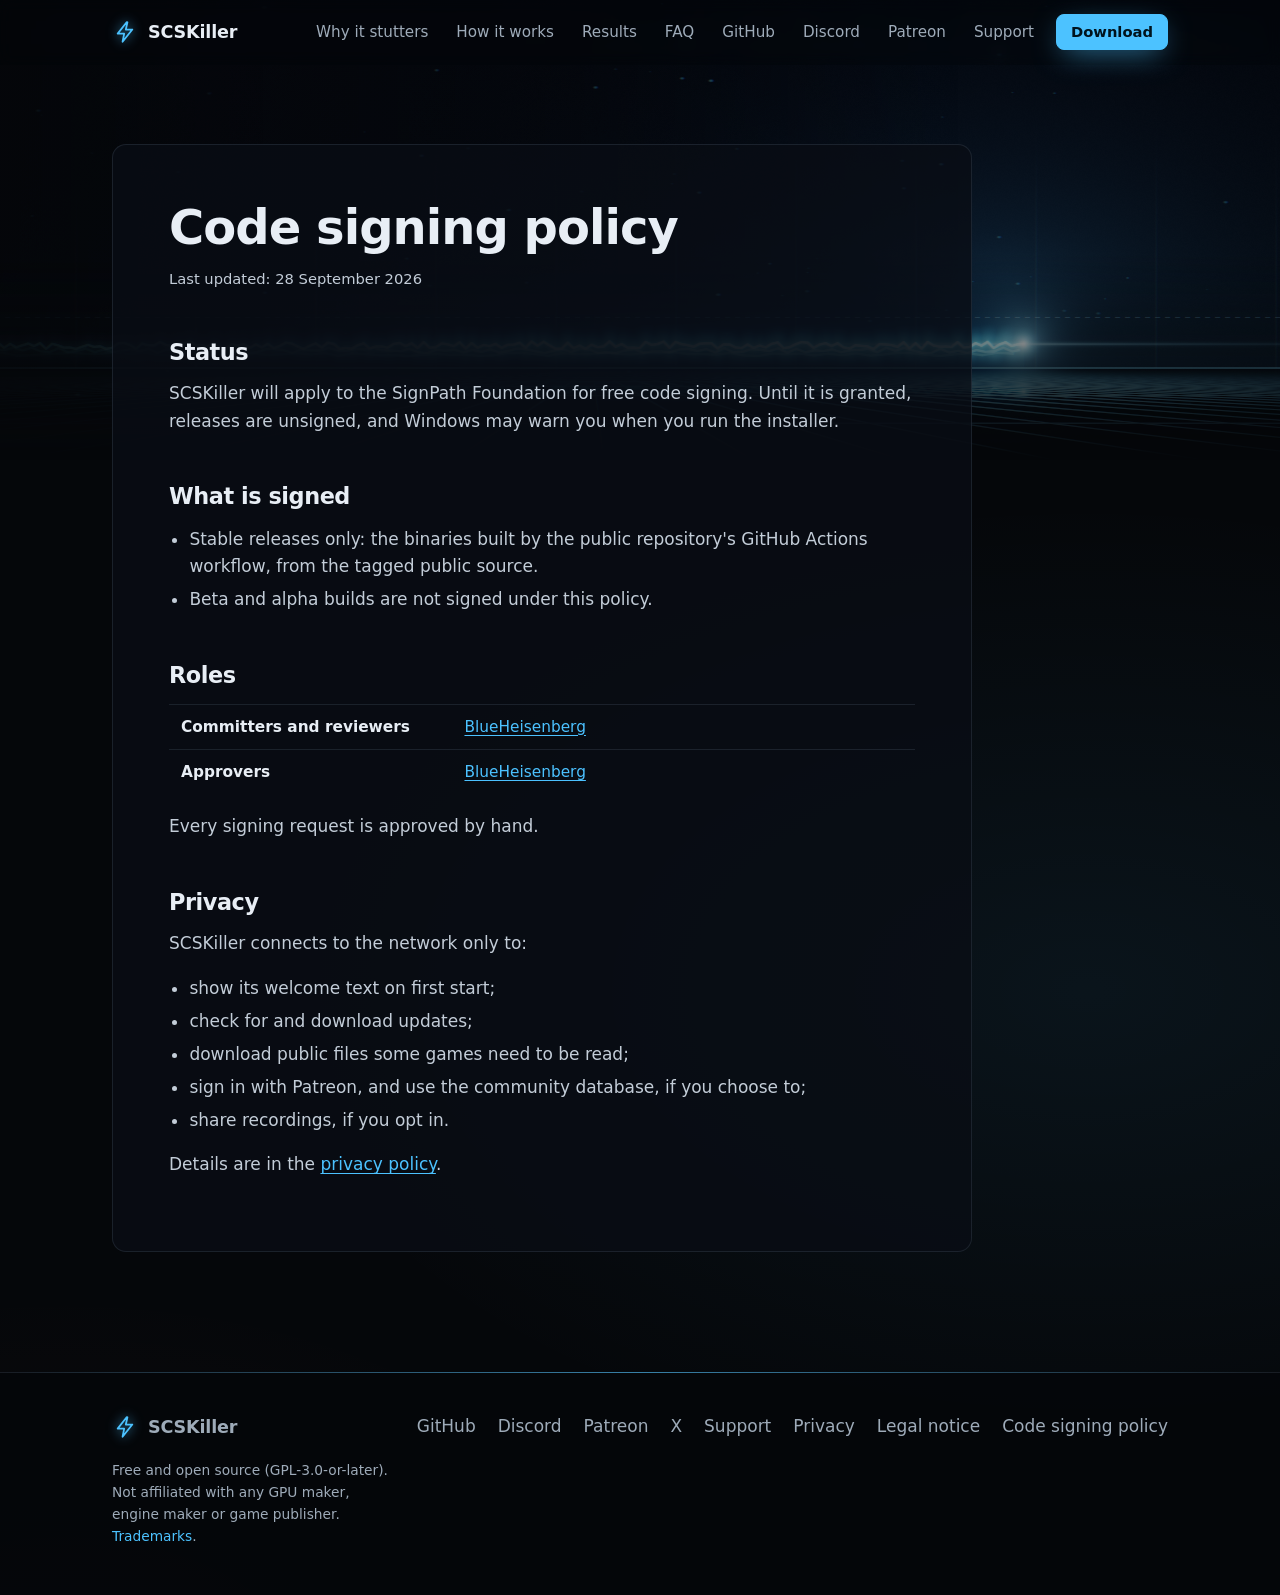
==== commit 4de73214: "GitHub, Discord and Patreon links in the header and the download section" ====
--- a/code-signing-policy/index.html
+++ b/code-signing-policy/index.html
@@ -25,6 +25,9 @@
       <a href="/#how">How it works</a>
       <a href="/#results">Results</a>
       <a href="/#faq">FAQ</a>
+      <a href="https://github.com/BlueHeisenberg/SCSKiller">GitHub</a>
+      <a href="https://discord.gg/st7C4yCTcN">Discord</a>
+      <a href="https://www.patreon.com/SCSKiller">Patreon</a>
       <a class="keep" href="/support/">Support</a>
       <a class="btn btn-primary" href="/#download">Download</a>
     </nav>
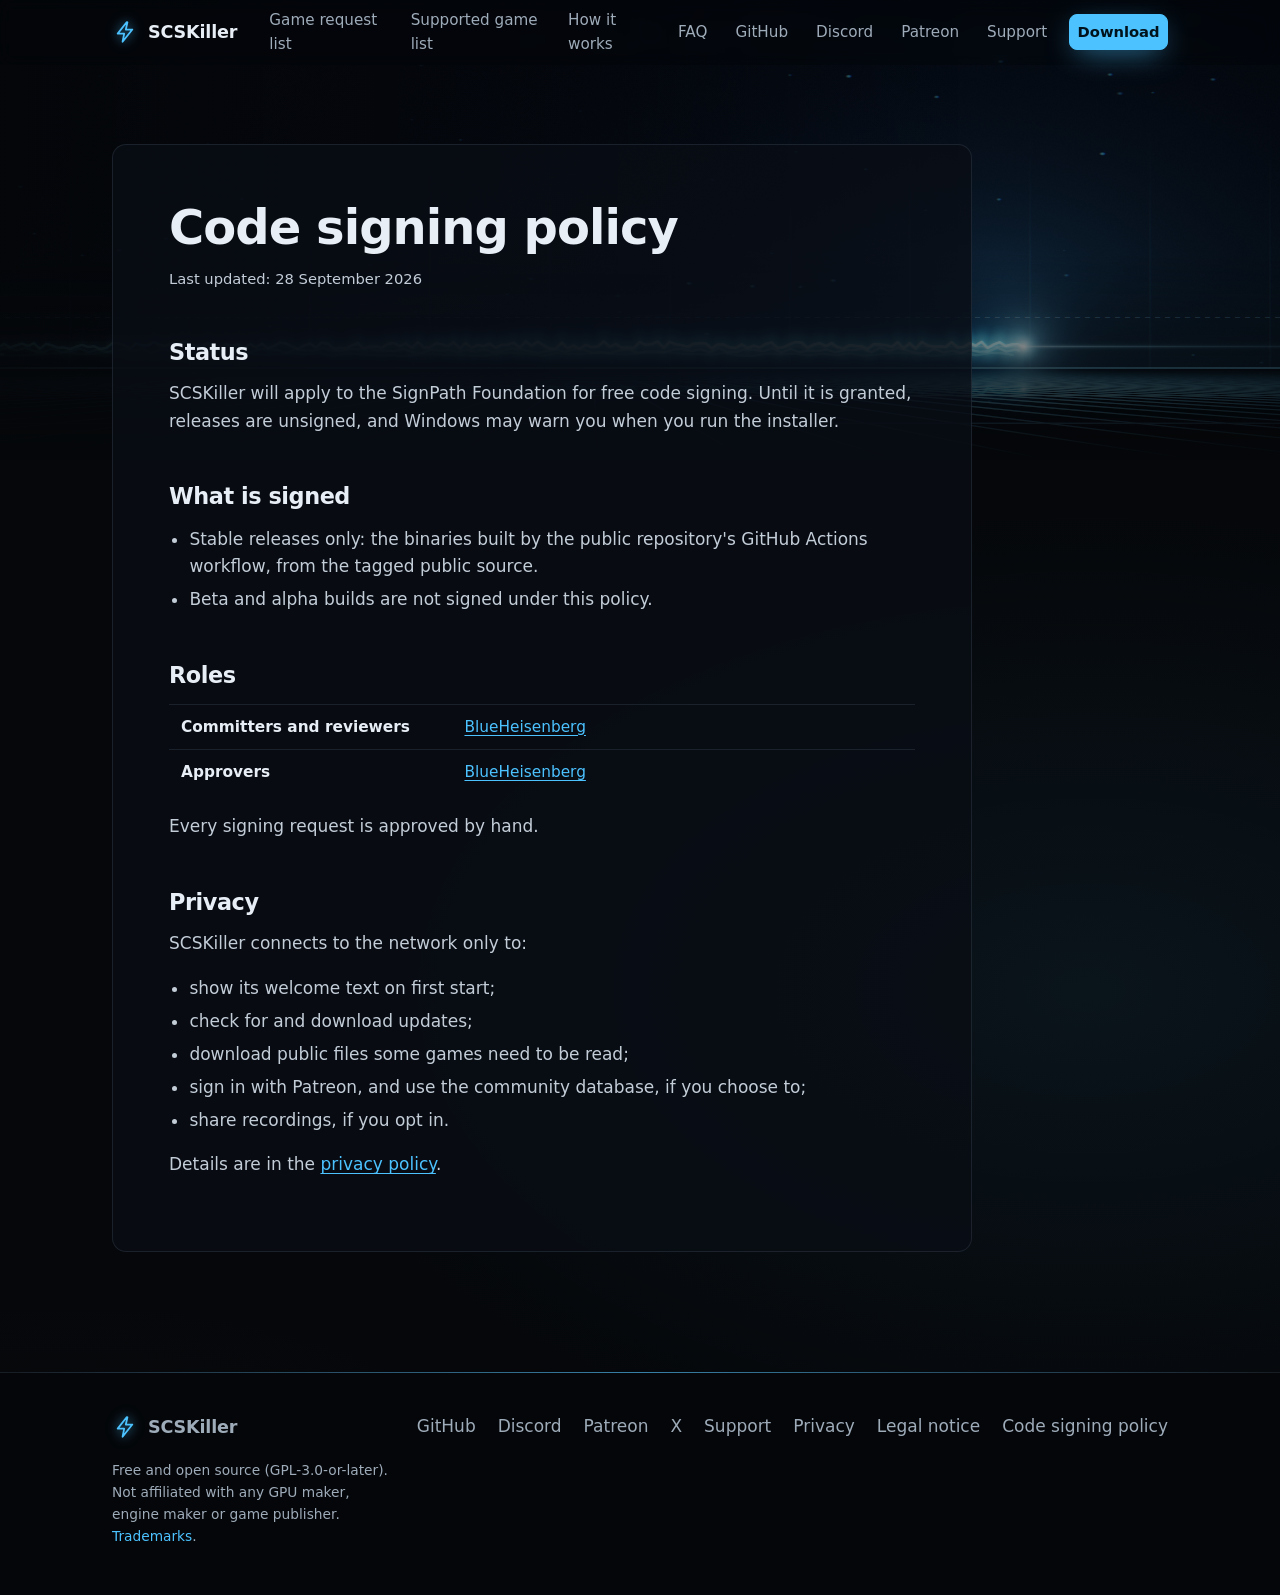
==== commit eb2af0ef: "Game request list and supported game list pages Co-Authored-By: Claude Opus 5.5 <noreply@anthropic.c" ====
--- a/code-signing-policy/index.html
+++ b/code-signing-policy/index.html
@@ -21,9 +21,9 @@
   <div class="wrap">
     <a class="brand" href="/"><svg viewBox="0 0 32 32" aria-hidden="true"><path d="M18 4 7 18h8l-2 10 12-15h-8l2-9z" fill="none" stroke="#4cc2ff" stroke-width="2.2" stroke-linejoin="round"/></svg>SCSKiller</a>
     <nav class="nav" aria-label="Main">
-      <a href="/#why">Why it stutters</a>
+      <a href="/requests/">Game request list</a>
+      <a href="/supported/">Supported game list</a>
       <a href="/#how">How it works</a>
-      <a href="/#results">Results</a>
       <a href="/#faq">FAQ</a>
       <a href="https://github.com/BlueHeisenberg/SCSKiller">GitHub</a>
       <a href="https://discord.gg/st7C4yCTcN">Discord</a>
--- a/assets/site.css
+++ b/assets/site.css
@@ -104,6 +104,8 @@
 .nav a:hover::after, .nav a[aria-current="page"]::after { transform: scaleX(1); }
 .nav .btn { margin-left: 6px; }
 .nav a.btn-primary, .nav a.btn-primary:hover { color: #00131d; }
+/* the full nav needs 1091px: narrower, the links the footer also has go first */
+@media (max-width: 1090px) { .nav a[href^="https:"]:not(.btn) { display: none; } }
 @media (max-width: 860px) { .nav a:not(.btn):not(.keep) { display: none; } }
 
 /* ---------- buttons ---------- */
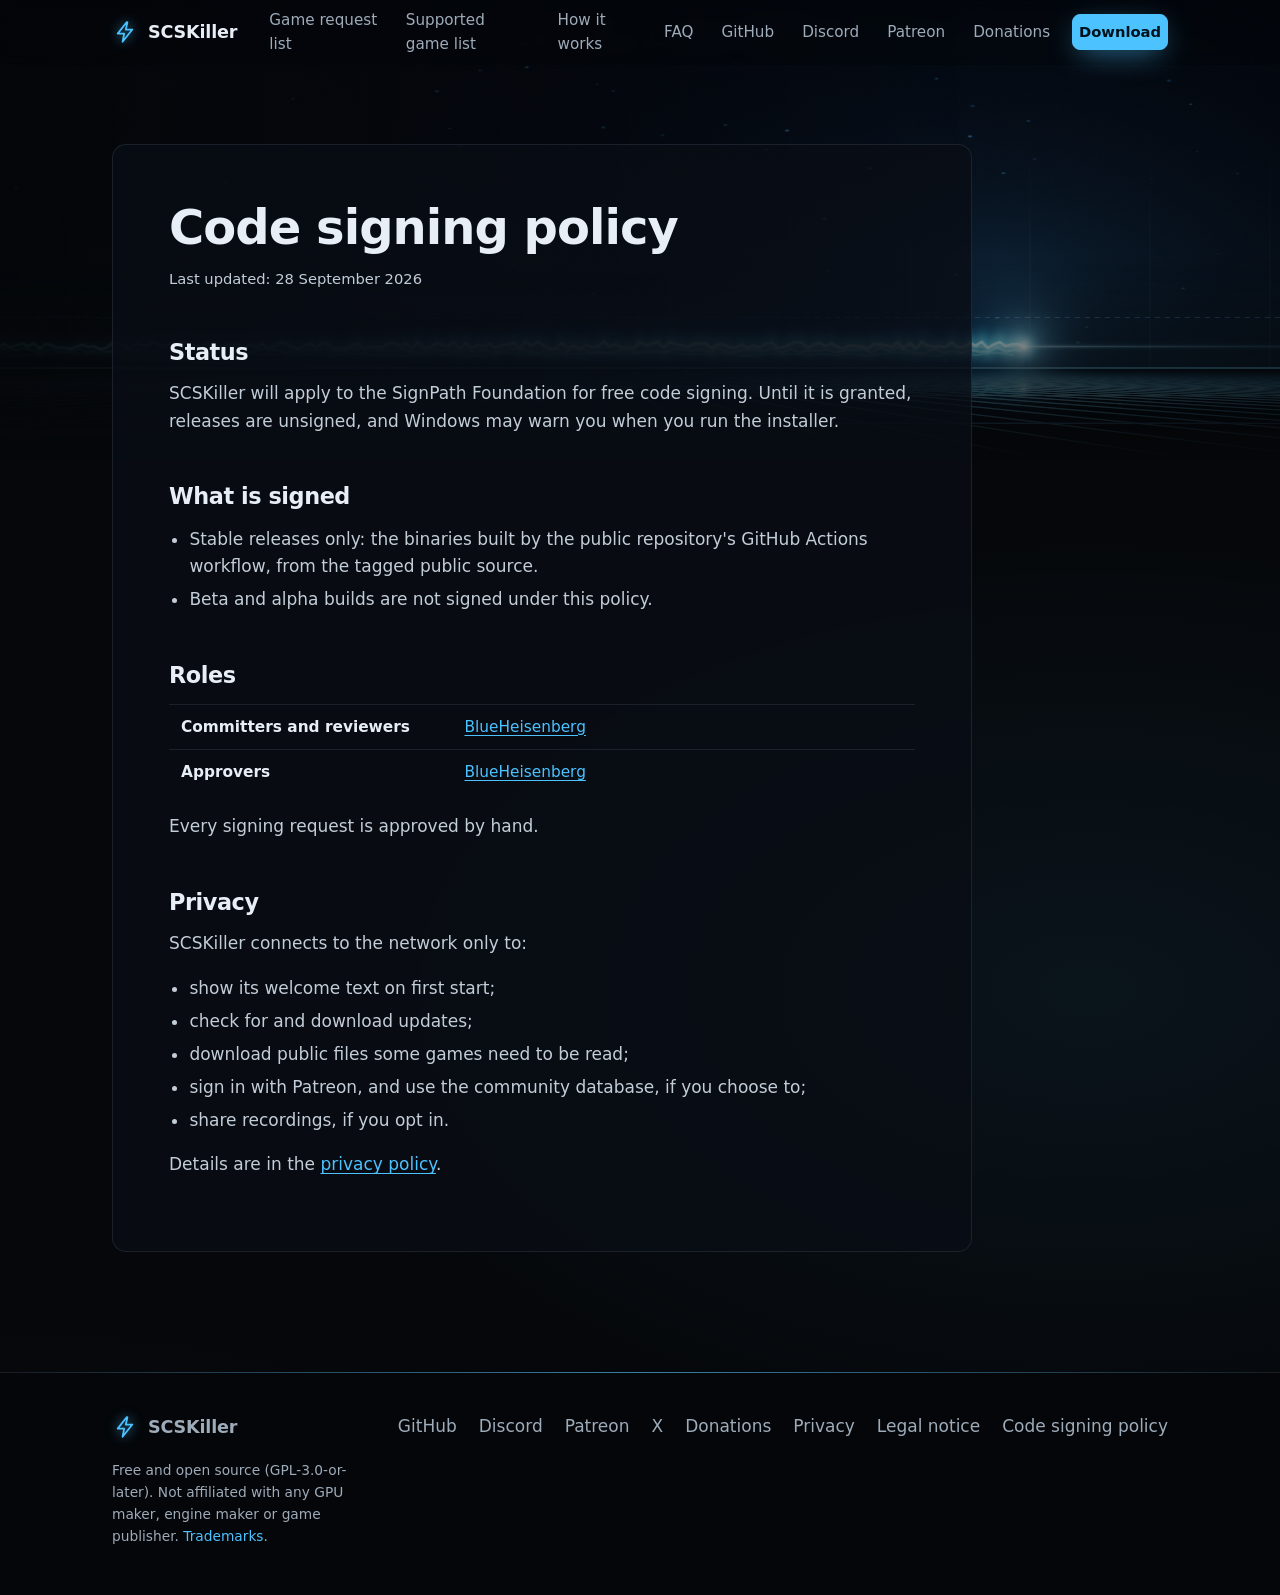
==== commit 1f9e87a1: "Rename the Support link to Donations Co-Authored-By: Claude Opus 5.5 <noreply@anthropic.com> Claude-" ====
--- a/code-signing-policy/index.html
+++ b/code-signing-policy/index.html
@@ -28,7 +28,7 @@
       <a href="https://github.com/BlueHeisenberg/SCSKiller">GitHub</a>
       <a href="https://discord.gg/st7C4yCTcN">Discord</a>
       <a href="https://www.patreon.com/SCSKiller">Patreon</a>
-      <a class="keep" href="/support/">Support</a>
+      <a class="keep" href="/support/">Donations</a>
       <a class="btn btn-primary" href="/#download">Download</a>
     </nav>
   </div>
@@ -86,7 +86,7 @@
         <li><a href="https://discord.gg/st7C4yCTcN">Discord</a></li>
         <li><a href="https://www.patreon.com/SCSKiller">Patreon</a></li>
         <li><a href="https://x.com/SCSKiller">X</a></li>
-        <li><a href="/support/">Support</a></li>
+        <li><a href="/support/">Donations</a></li>
         <li><a href="/privacy/">Privacy</a></li>
         <li><a href="/legal/">Legal notice</a></li>
         <li><a href="/code-signing-policy/" aria-current="page">Code signing policy</a></li>
--- a/assets/site.css
+++ b/assets/site.css
@@ -391,7 +391,10 @@
 }
 
 /* results: one comparison table per game */
-.rt-grid { display: grid; grid-template-columns: repeat(2, minmax(0, 1fr)); gap: clamp(28px, 4vw, 48px); align-items: start; }
+/* two columns that each stack their cards by height, read top to bottom, then the next column */
+.rt-grid { columns: 2; column-gap: clamp(28px, 4vw, 48px); }
+.rt-grid > .rt { break-inside: avoid; margin-bottom: clamp(28px, 4vw, 48px); }
+.rt-grid > .rt:last-child { margin-bottom: 0; }
 .rt-head { display: flex; flex-wrap: wrap; align-items: center; justify-content: space-between; gap: 8px 16px; margin-bottom: 10px; }
 .rt-head h3 { font-size: 1.2rem; }
 .rt-tag { font: 600 0.7rem/1 var(--mono); letter-spacing: 0.1em; text-transform: uppercase; color: var(--cyan); padding: 6px 9px; border-radius: 999px; background: rgba(76, 194, 255, 0.08); box-shadow: inset 0 0 0 1px rgba(76, 194, 255, 0.35); }
@@ -413,7 +416,7 @@
 .rt .key td { font-size: 1.12rem; font-weight: 700; }
 .rt .key td:nth-child(2) { color: var(--amber); }
 .rt .key td:nth-child(3) { color: var(--cyan); }
-@media (max-width: 860px) { .rt-grid { grid-template-columns: minmax(0, 1fr); } }
+@media (max-width: 860px) { .rt-grid { columns: 1; } }
 @media (max-width: 560px) { .rt th, .rt td { padding: 8px 10px; } .rt td, .rt thead th:not(:first-child) { width: 1%; } }
 
 /* limits: fixes / can't fix, side by side */
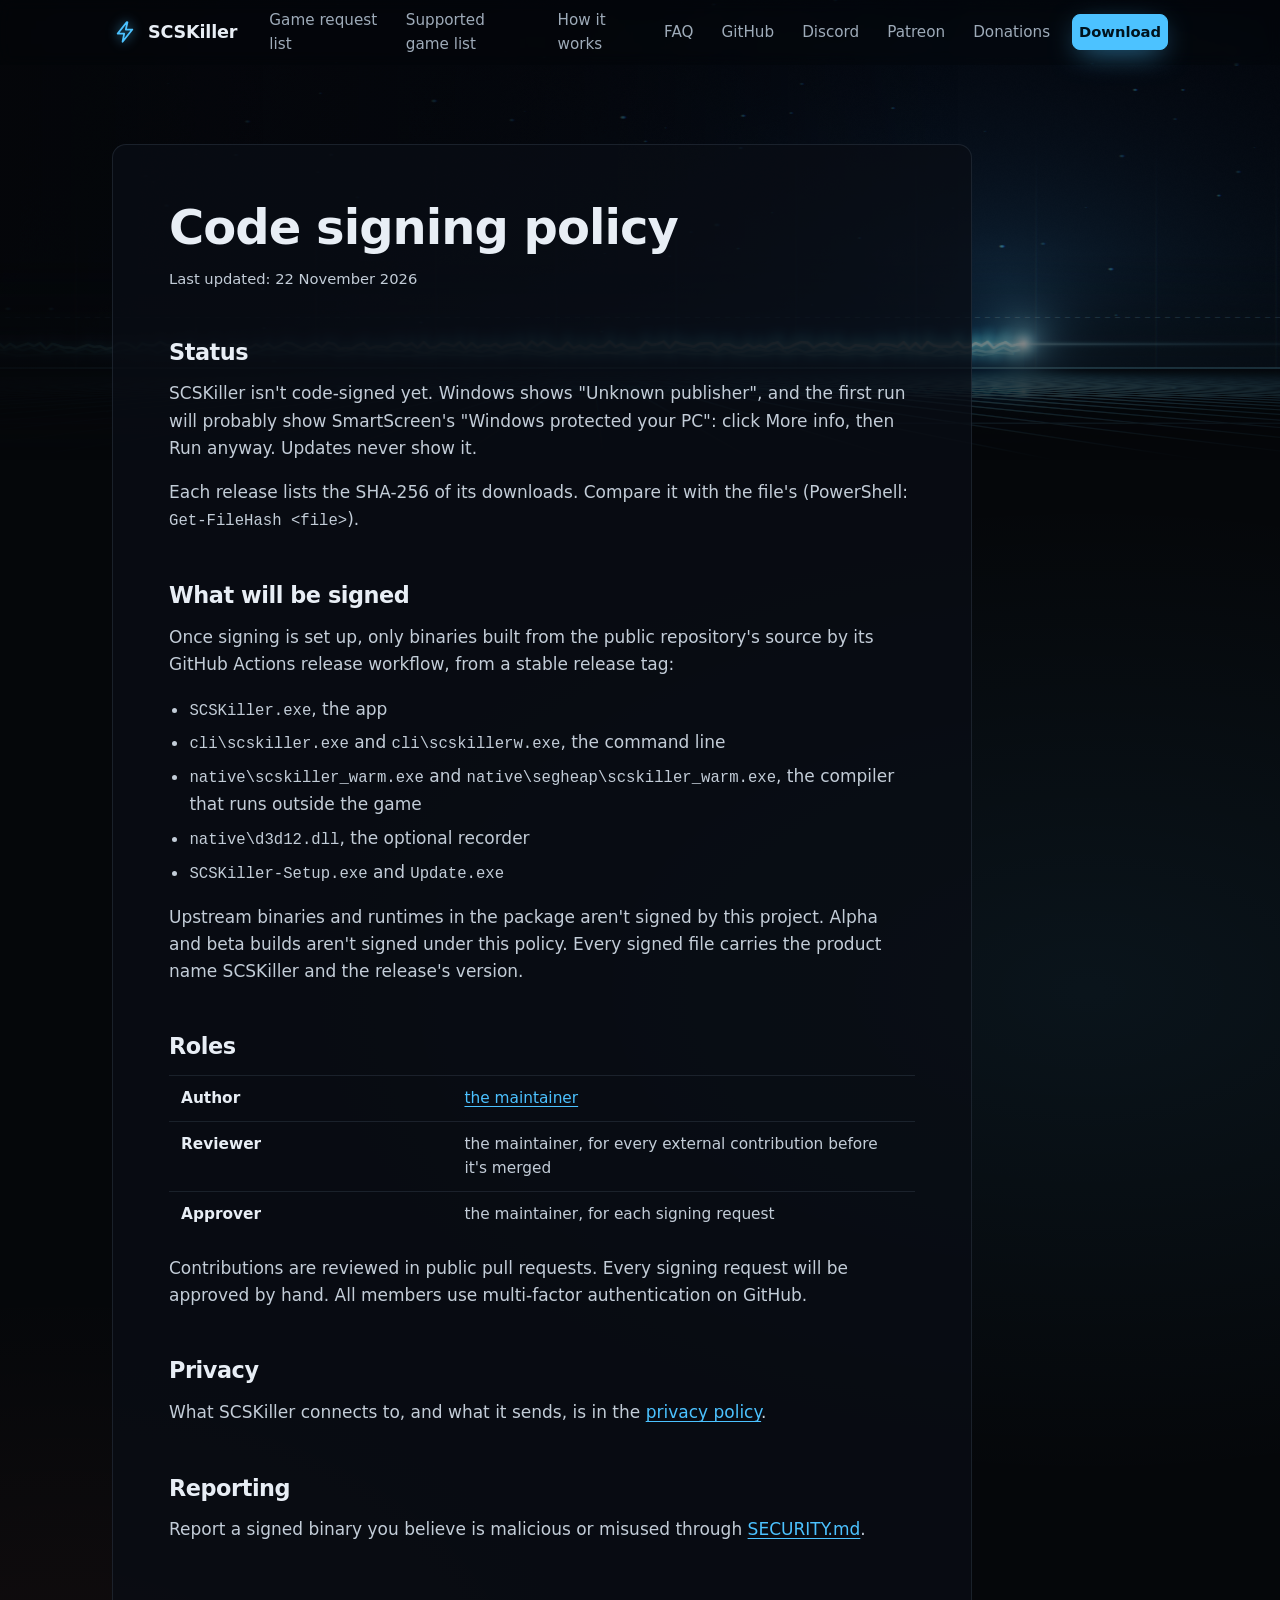
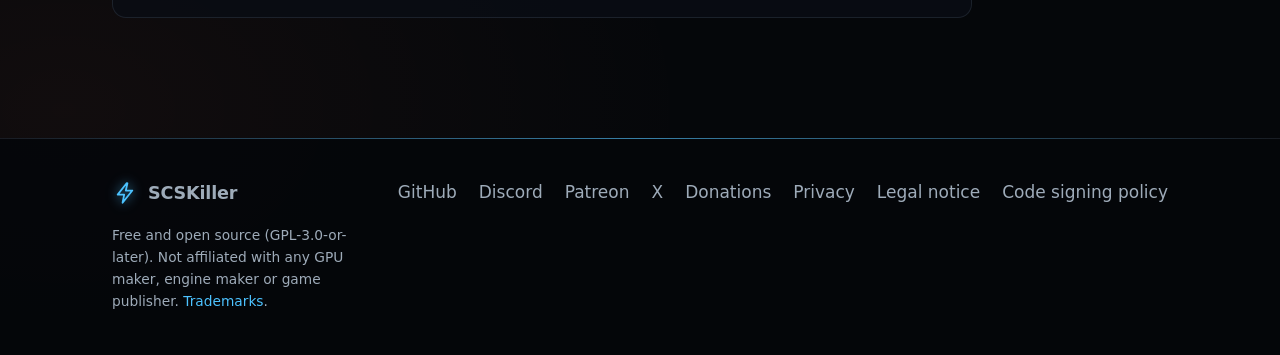
==== commit d1625c34: "Code signing policy: the current status, as the public policy states it The page described a SignPat" ====
--- a/code-signing-policy/index.html
+++ b/code-signing-policy/index.html
@@ -4,7 +4,7 @@
 <meta charset="utf-8">
 <meta name="viewport" content="width=device-width, initial-scale=1">
 <title>Code signing policy · SCSKiller</title>
-<meta name="description" content="How SCSKiller release binaries are built and signed.">
+<meta name="description" content="SCSKiller isn't code-signed yet. What will be signed, who approves it, and how to check a download.">
 <meta name="theme-color" content="#05070a">
 <meta name="color-scheme" content="dark">
 <link rel="canonical" href="https://scskiller.com/code-signing-policy/">
@@ -39,37 +39,36 @@
   <div class="wrap">
     <article class="panel">
       <h1>Code signing policy</h1>
-      <p class="updated">Last updated: 28 September 2026</p>
+      <p class="updated">Last updated: 22 November 2026</p>
 
       <h2 id="status">Status</h2>
-      <!-- APPLIED: once the application is sent, say "has applied ... It hasn't been granted yet."
-      SIGNED: when the certificate is issued, replace the next paragraph with:
-      <p>Free code signing provided by <a href="https://about.signpath.io/">SignPath.io</a>, certificate by <a href="https://signpath.org/">SignPath Foundation</a>.</p> -->
-      <p>SCSKiller will apply to the SignPath Foundation for free code signing. Until it is granted, releases are unsigned, and Windows may warn you when you run the installer.</p>
+      <p>SCSKiller isn't code-signed yet. Windows shows "Unknown publisher", and the first run will probably show SmartScreen's "Windows protected your PC": click More info, then Run anyway. Updates never show it.</p>
+      <p>Each release lists the SHA-256 of its downloads. Compare it with the file's (PowerShell: <code>Get-FileHash &lt;file&gt;</code>).</p>
 
-      <h2 id="scope">What is signed</h2>
+      <h2 id="scope">What will be signed</h2>
+      <p>Once signing is set up, only binaries built from the public repository's source by its GitHub Actions release workflow, from a stable release tag:</p>
       <ul>
-        <li>Stable releases only: the binaries built by the public repository's GitHub Actions workflow, from the tagged public source.</li>
-        <li>Beta and alpha builds are not signed under this policy.</li>
+        <li><code>SCSKiller.exe</code>, the app</li>
+        <li><code>cli\scskiller.exe</code> and <code>cli\scskillerw.exe</code>, the command line</li>
+        <li><code>native\scskiller_warm.exe</code> and <code>native\segheap\scskiller_warm.exe</code>, the compiler that runs outside the game</li>
+        <li><code>native\d3d12.dll</code>, the optional recorder</li>
+        <li><code>SCSKiller-Setup.exe</code> and <code>Update.exe</code></li>
       </ul>
+      <p>Upstream binaries and runtimes in the package aren't signed by this project. Alpha and beta builds aren't signed under this policy. Every signed file carries the product name SCSKiller and the release's version.</p>
 
       <h2 id="roles">Roles</h2>
       <table>
-        <tr><th scope="row">Committers and reviewers</th><td><a href="https://github.com/BlueHeisenberg">BlueHeisenberg</a></td></tr>
-        <tr><th scope="row">Approvers</th><td><a href="https://github.com/BlueHeisenberg">BlueHeisenberg</a></td></tr>
+        <tr><th scope="row">Author</th><td><a href="https://github.com/BlueHeisenberg">the maintainer</a></td></tr>
+        <tr><th scope="row">Reviewer</th><td>the maintainer, for every external contribution before it's merged</td></tr>
+        <tr><th scope="row">Approver</th><td>the maintainer, for each signing request</td></tr>
       </table>
-      <p>Every signing request is approved by hand.</p>
+      <p>Contributions are reviewed in public pull requests. Every signing request will be approved by hand. All members use multi-factor authentication on GitHub.</p>
 
       <h2 id="privacy">Privacy</h2>
-      <p>SCSKiller connects to the network only to:</p>
-      <ul>
-        <li>show its welcome text on first start;</li>
-        <li>check for and download updates;</li>
-        <li>download public files some games need to be read;</li>
-        <li>sign in with Patreon, and use the community database, if you choose to;</li>
-        <li>share recordings, if you opt in.</li>
-      </ul>
-      <p>Details are in the <a href="/privacy/">privacy policy</a>.</p>
+      <p>What SCSKiller connects to, and what it sends, is in the <a href="/privacy/">privacy policy</a>.</p>
+
+      <h2 id="reporting">Reporting</h2>
+      <p>Report a signed binary you believe is malicious or misused through <a href="https://github.com/BlueHeisenberg/SCSKiller/blob/main/SECURITY.md">SECURITY.md</a>.</p>
     </article>
   </div>
 </main>
--- a/assets/site.css
+++ b/assets/site.css
@@ -481,7 +481,11 @@
 .dl h2 { font-size: clamp(2.4rem, 5vw, 3.6rem); font-weight: 800; letter-spacing: -0.035em; max-width: none; }
 .dl .lead { margin: 18px 0 32px; }
 .btn-xl { padding: 18px 30px; font-size: 1.12rem; border-radius: 12px; gap: 12px; }
-.btn-xl .win { width: 18px; height: 18px; fill: currentColor; }
+.btn-xl .os { width: 18px; height: 18px; fill: currentColor; }
+.dl-oses { display: grid; gap: 22px; }
+.dl-os .dl-meta { margin-top: 10px; }
+.dl-note { margin: 8px 0 0; font-size: 0.88rem; color: var(--muted); }
+.tbd { outline: 1px dashed #ffb454; outline-offset: 3px; }  /* draft marker: cells waiting on facts */
 .dl-meta { margin: 14px 0 0; font: 500 0.8rem/1.4 var(--mono); color: var(--muted); letter-spacing: 0.04em; }
 .dl-links { list-style: none; margin: 30px 0 0; padding: 20px 0 0; border-top: 1px solid var(--line); display: grid; gap: 8px; font-size: 0.93rem; color: var(--muted); }
 .dl-links a { text-decoration: none; font-weight: 600; white-space: nowrap; }
@@ -593,7 +597,6 @@
 }
 
 /* ---------- download: released/coming-soon switch and the unsigned-build notice ---------- */
-html.soon [data-live], html:not(.soon) [data-soon] { display: none; }
 .notice {
   width: min(780px, calc(100% - 24px)); max-height: calc(100vh - 24px); max-height: calc(100dvh - 24px); padding: 0; overflow: auto;
   color: var(--text); border: 1px solid var(--line-strong); border-radius: 16px;
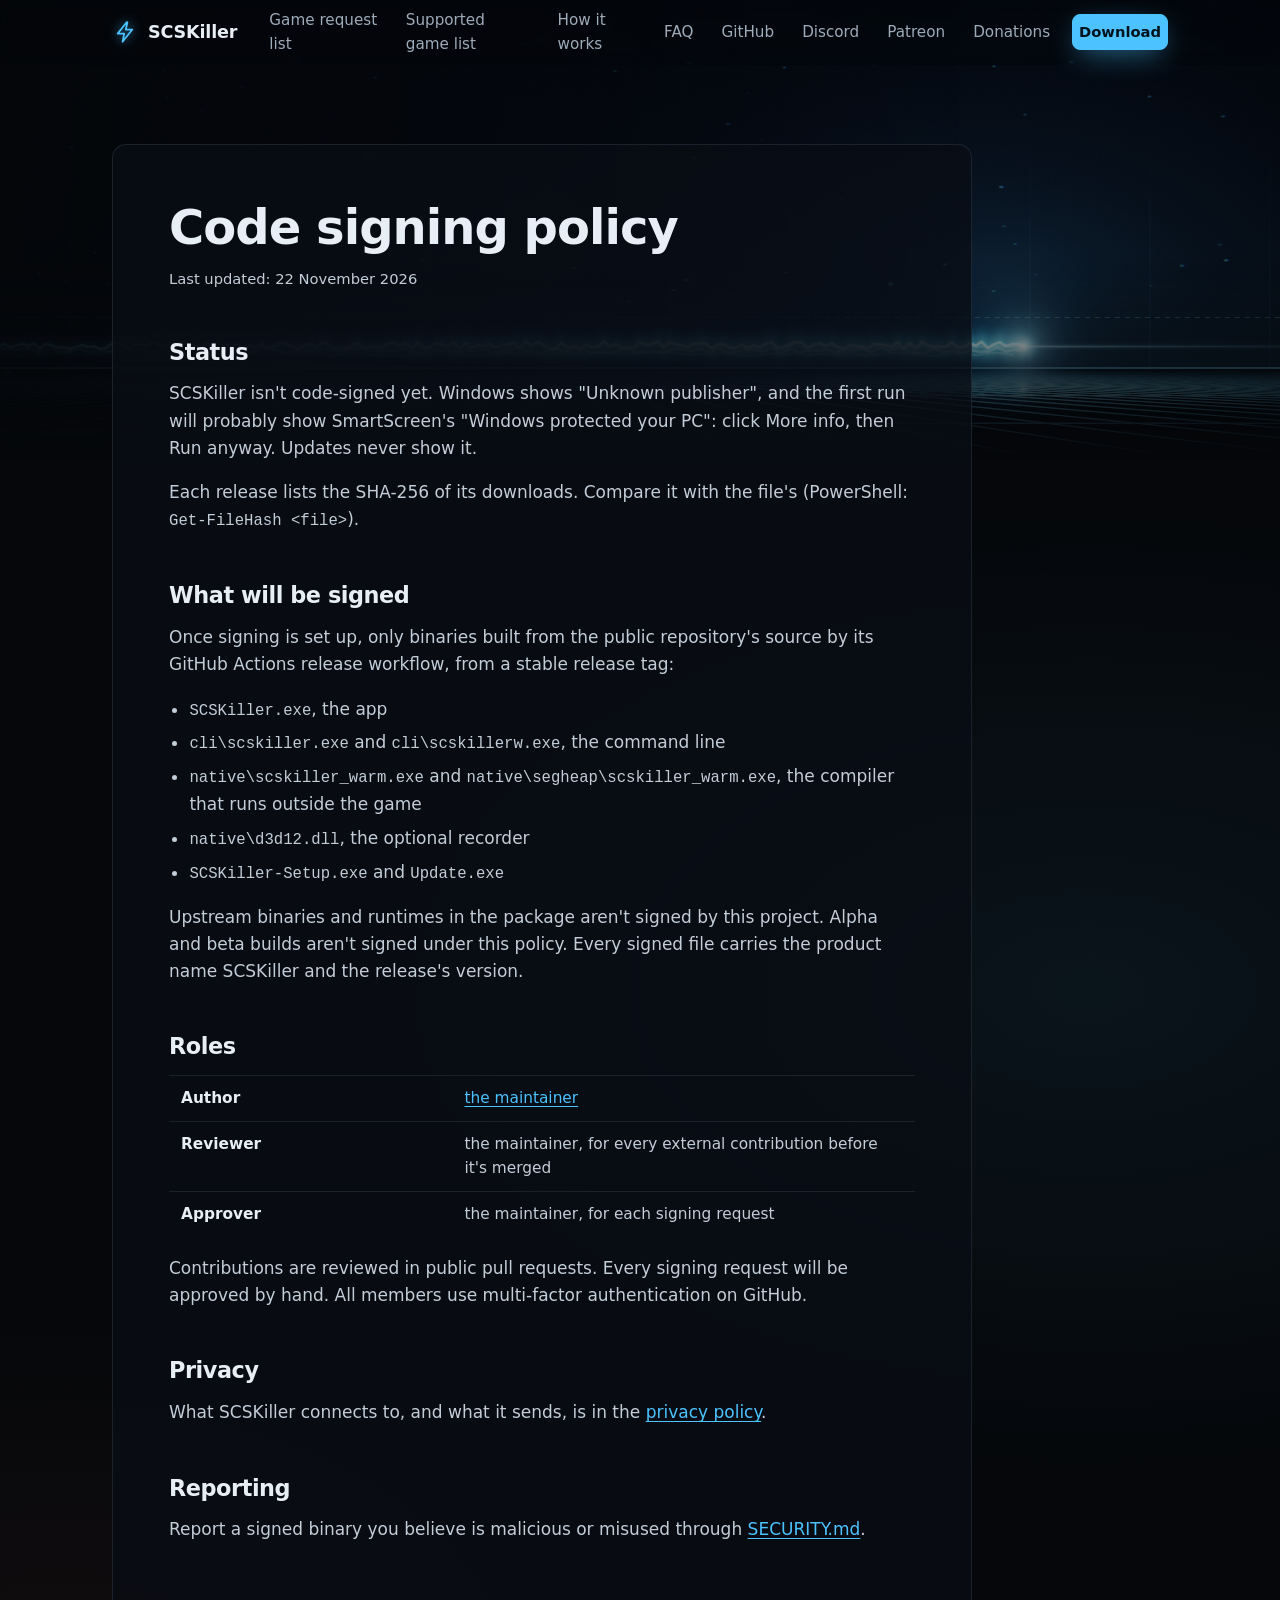
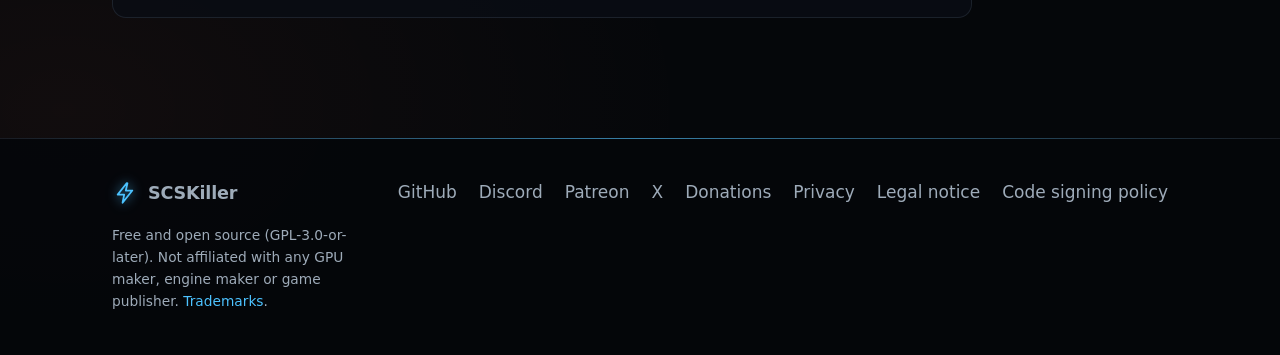
==== commit 5e0badcd: "Code signing policy: Open Graph and Twitter tags Co-Authored-By: Claude Opus 5.5 <noreply@anthropic." ====
--- a/code-signing-policy/index.html
+++ b/code-signing-policy/index.html
@@ -8,6 +8,12 @@
 <meta name="theme-color" content="#05070a">
 <meta name="color-scheme" content="dark">
 <link rel="canonical" href="https://scskiller.com/code-signing-policy/">
+<meta property="og:title" content="Code signing policy · SCSKiller">
+<meta property="og:description" content="SCSKiller isn't code-signed yet. What will be signed, who approves it, and how to check a download.">
+<meta property="og:type" content="website">
+<meta property="og:url" content="https://scskiller.com/code-signing-policy/">
+<meta property="og:site_name" content="SCSKiller">
+<meta name="twitter:card" content="summary">
 <link rel="icon" href="/assets/favicon.svg" type="image/svg+xml">
 <link rel="stylesheet" href="/assets/site.css">
 <script>document.documentElement.classList.add('js')</script>
